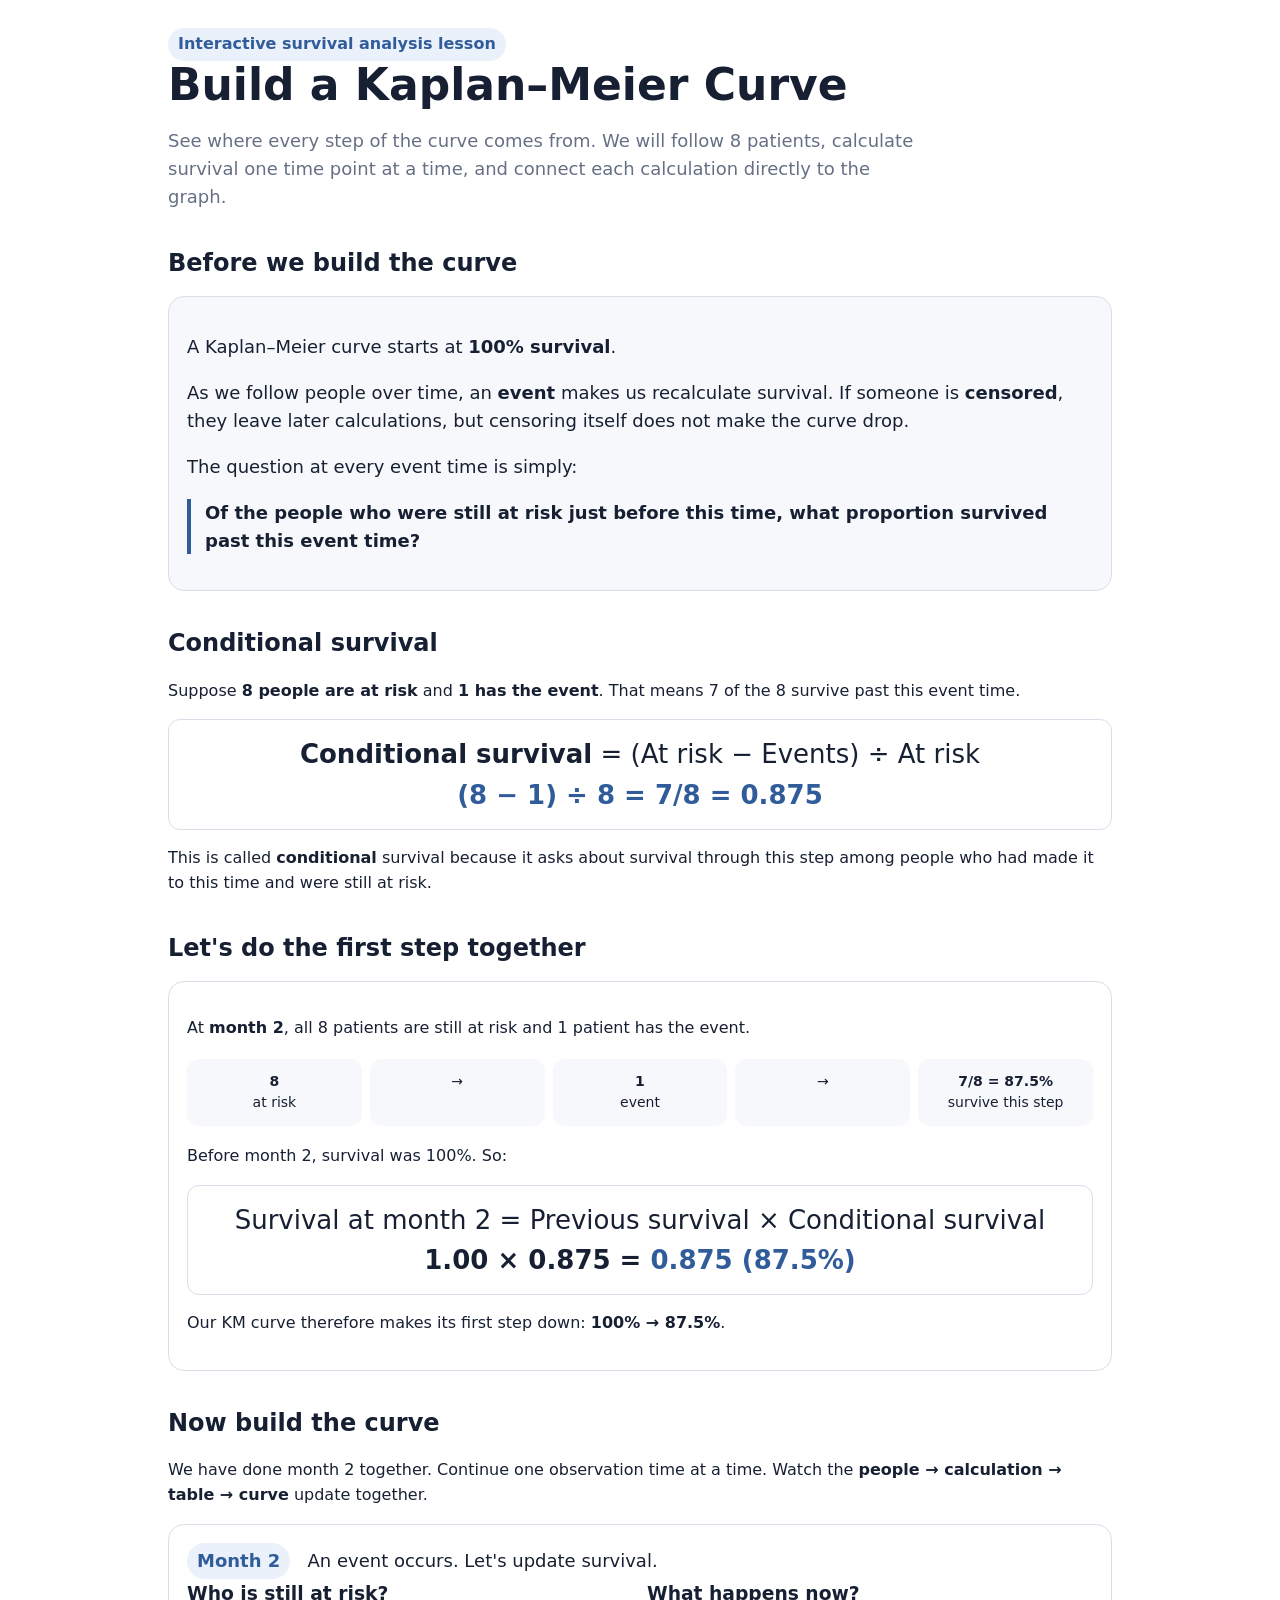
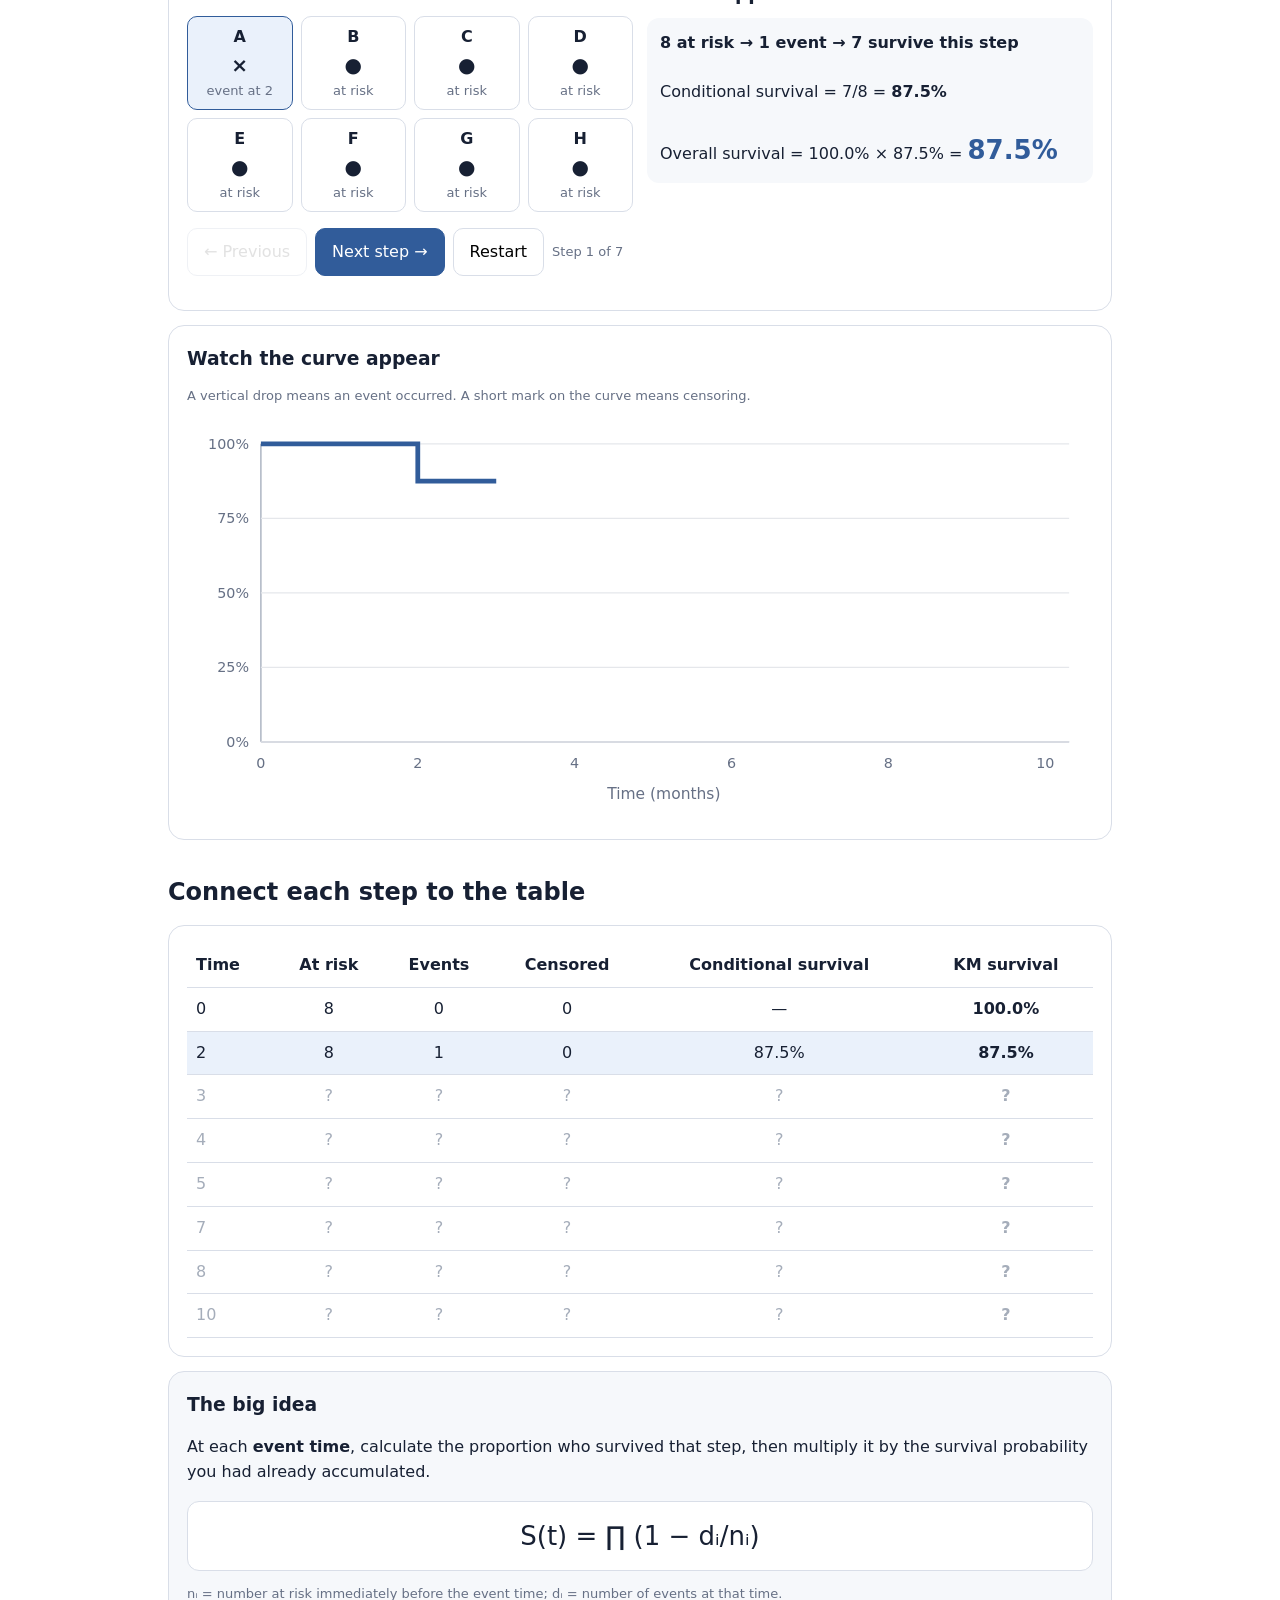
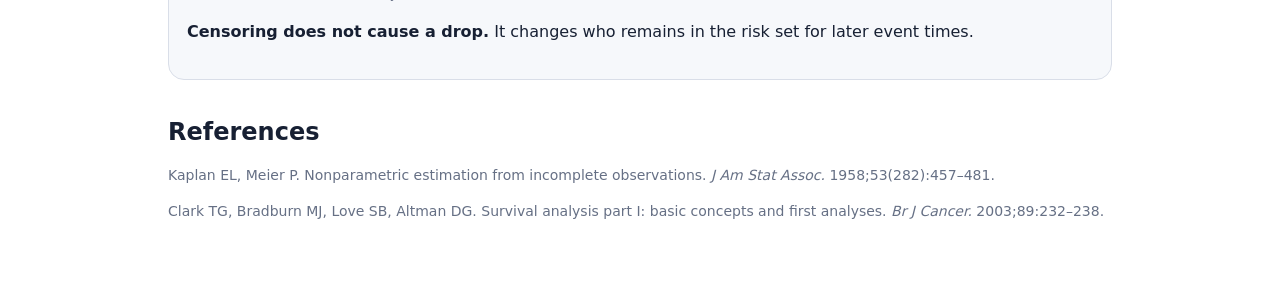
==== km-curve/index.html @ f0b0b600 "Add interactive Kaplan-Meier curve tutorial" ====
<!doctype html>
<html lang="en">
<head>
<meta charset="utf-8"><meta name="viewport" content="width=device-width,initial-scale=1">
<title>Build a Kaplan–Meier Curve</title>
<style>
:root{--ink:#172033;--muted:#667085;--line:#d9dee8;--soft:#f6f8fb;--blue:#315c9a;--blue2:#eaf1fb;--green:#287a5b;--red:#a53d45}*{box-sizing:border-box}body{margin:0;font-family:system-ui,-apple-system,Segoe UI,Roboto,sans-serif;color:var(--ink);background:#fff;line-height:1.55}.wrap{max-width:980px;margin:auto;padding:28px 18px 60px}h1{font-size:clamp(28px,5vw,44px);line-height:1.1;margin:0 0 8px}h2{margin:34px 0 12px;font-size:24px}h3{margin:0 0 8px}.lead{font-size:18px;color:var(--muted);max-width:760px}.card{border:1px solid var(--line);border-radius:16px;padding:18px;margin:14px 0;background:#fff}.soft{background:var(--soft)}.formula{text-align:center;font-size:clamp(18px,4vw,26px);padding:14px;margin:12px 0;background:#fff;border:1px solid var(--line);border-radius:12px}.flow{display:grid;grid-template-columns:repeat(5,1fr);gap:8px;margin:18px 0}.flow div{background:var(--soft);padding:12px 8px;border-radius:12px;text-align:center;font-size:14px}.big{font-size:26px;font-weight:750;color:var(--blue)}.simgrid{display:grid;grid-template-columns:1fr 1fr;gap:14px}.patients{display:grid;grid-template-columns:repeat(4,1fr);gap:8px}.p{border:1px solid var(--line);border-radius:10px;text-align:center;padding:8px}.p.active{background:var(--blue2);border-color:var(--blue)}.p.done{opacity:.45}.sym{font-size:20px;font-weight:700}.calc{min-height:165px}.mini{color:var(--muted);font-size:13px}.calcbox{background:var(--soft);padding:13px;border-radius:12px;margin-top:10px}.controls{display:flex;gap:8px;flex-wrap:wrap;margin:16px 0}button{font:inherit;border:1px solid var(--line);background:#fff;border-radius:10px;padding:11px 16px;cursor:pointer}button.primary{background:var(--blue);color:#fff;border-color:var(--blue)}button:disabled{opacity:.4;cursor:not-allowed}.chartbox{overflow-x:auto}.chartbox svg{width:100%;min-width:580px;height:auto}.tablewrap{overflow-x:auto}table{border-collapse:collapse;width:100%;min-width:700px}th,td{padding:9px;border-bottom:1px solid var(--line);text-align:center}th:first-child,td:first-child{text-align:left}tr.current{background:var(--blue2)}tr.future{color:#a5adba}.lesson{font-size:18px}.badge{display:inline-block;background:var(--blue2);color:var(--blue);padding:4px 10px;border-radius:999px;font-weight:650}.takeaway{border-left:4px solid var(--blue);padding-left:14px}.refs{font-size:14px;color:var(--muted)}@media(max-width:700px){.simgrid{grid-template-columns:1fr}.flow{grid-template-columns:1fr}.flow div{text-align:left}.patients{grid-template-columns:repeat(4,1fr)}}
</style>
</head>
<body><main class="wrap">
<span class="badge">Interactive survival analysis lesson</span>
<h1>Build a Kaplan–Meier Curve</h1>
<p class="lead">See where every step of the curve comes from. We will follow 8 patients, calculate survival one time point at a time, and connect each calculation directly to the graph.</p>

<h2>Before we build the curve</h2>
<div class="card soft lesson"><p>A Kaplan–Meier curve starts at <strong>100% survival</strong>.</p><p>As we follow people over time, an <strong>event</strong> makes us recalculate survival. If someone is <strong>censored</strong>, they leave later calculations, but censoring itself does not make the curve drop.</p><p>The question at every event time is simply:</p><p class="takeaway"><strong>Of the people who were still at risk just before this time, what proportion survived past this event time?</strong></p></div>

<h2>Conditional survival</h2>
<p>Suppose <strong>8 people are at risk</strong> and <strong>1 has the event</strong>. That means 7 of the 8 survive past this event time.</p>
<div class="formula"><strong>Conditional survival</strong> = (At risk − Events) ÷ At risk<br><span class="big">(8 − 1) ÷ 8 = 7/8 = 0.875</span></div>
<p>This is called <strong>conditional</strong> survival because it asks about survival through this step among people who had made it to this time and were still at risk.</p>

<h2>Let's do the first step together</h2>
<div class="card"><p>At <strong>month 2</strong>, all 8 patients are still at risk and 1 patient has the event.</p><div class="flow"><div><strong>8</strong><br>at risk</div><div>→</div><div><strong>1</strong><br>event</div><div>→</div><div><strong>7/8 = 87.5%</strong><br>survive this step</div></div><p>Before month 2, survival was 100%. So:</p><div class="formula">Survival at month 2 = Previous survival × Conditional survival<br><strong>1.00 × 0.875 = <span class="big">0.875 (87.5%)</span></strong></div><p>Our KM curve therefore makes its first step down: <strong>100% → 87.5%</strong>.</p></div>

<h2>Now build the curve</h2>
<p>We have done month 2 together. Continue one observation time at a time. Watch the <strong>people → calculation → table → curve</strong> update together.</p>
<div class="card">
<div id="instruction" class="lesson"></div>
<div class="simgrid">
<div><h3>Who is still at risk?</h3><div id="patients" class="patients"></div></div>
<div><h3>What happens now?</h3><div id="calc" class="calc"></div></div>
</div>
<div class="controls"><button id="prev">← Previous</button><button id="next" class="primary">Next step →</button><button id="restart">Restart</button><span id="progress" class="mini" style="align-self:center"></span></div>
</div>

<div class="card"><h3>Watch the curve appear</h3><p class="mini">A vertical drop means an event occurred. A short mark on the curve means censoring.</p><div class="chartbox"><svg id="chart" viewBox="0 0 760 330" aria-label="Kaplan Meier curve"></svg></div></div>

<h2>Connect each step to the table</h2>
<div class="tablewrap card"><table><thead><tr><th>Time</th><th>At risk</th><th>Events</th><th>Censored</th><th>Conditional survival</th><th>KM survival</th></tr></thead><tbody id="rows"></tbody></table></div>

<div class="card soft"><h3>The big idea</h3><p>At each <strong>event time</strong>, calculate the proportion who survived that step, then multiply it by the survival probability you had already accumulated.</p><div class="formula">S(t) = ∏ (1 − dᵢ/nᵢ)</div><p class="mini">nᵢ = number at risk immediately before the event time; dᵢ = number of events at that time.</p><p><strong>Censoring does not cause a drop.</strong> It changes who remains in the risk set for later event times.</p></div>

<h2>References</h2><div class="refs"><p>Kaplan EL, Meier P. Nonparametric estimation from incomplete observations. <em>J Am Stat Assoc.</em> 1958;53(282):457–481.</p><p>Clark TG, Bradburn MJ, Love SB, Altman DG. Survival analysis part I: basic concepts and first analyses. <em>Br J Cancer.</em> 2003;89:232–238.</p></div>
</main>
<script>
const people=[['A',2,'event'],['B',3,'event'],['C',4,'censor'],['D',5,'event'],['E',5,'event'],['F',7,'censor'],['G',8,'event'],['H',10,'censor']];
const steps=[{t:2,n:8,d:1,c:0,f:.875,S:.875},{t:3,n:7,d:1,c:0,f:6/7,S:.75},{t:4,n:6,d:0,c:1,f:null,S:.75},{t:5,n:5,d:2,c:0,f:.6,S:.45},{t:7,n:3,d:0,c:1,f:null,S:.45},{t:8,n:2,d:1,c:0,f:.5,S:.225},{t:10,n:1,d:0,c:1,f:null,S:.225}];
let k=0; const $=x=>document.querySelector(x),fmt=x=>(x*100).toFixed(1)+'%';
function patients(){let s=steps[k];$('#patients').innerHTML=people.map(p=>{let active=p[1]===s.t,done=p[1]<s.t;let sym='●',lab='at risk';if(done||active){sym=p[2]==='event'?'×':'│';lab=p[2]==='event'?'event at '+p[1]:'censored at '+p[1]}return `<div class="p ${active?'active':''} ${done?'done':''}"><strong>${p[0]}</strong><div class="sym">${sym}</div><div class="mini">${lab}</div></div>`}).join('')}
function calc(){let s=steps[k],prev=k?steps[k-1].S:1;$('#instruction').innerHTML=`<span class="badge">Month ${s.t}</span> &nbsp; ${s.d?`An event${s.d>1?'s':''} occurs. Let's update survival.`:`A patient is censored. What happens to the curve?`}`;if(s.d){let survivors=s.n-s.d;$('#calc').innerHTML=`<div class="calcbox"><strong>${s.n} at risk → ${s.d} event${s.d>1?'s':''} → ${survivors} survive this step</strong><br><br>Conditional survival = ${survivors}/${s.n} = <strong>${fmt(s.f)}</strong><br><br>Overall survival = ${fmt(prev)} × ${fmt(s.f)} = <strong class="big">${fmt(s.S)}</strong></div>`}else{$('#calc').innerHTML=`<div class="calcbox"><strong>1 patient is censored.</strong><p>There is no event, so survival does not fall.</p><strong class="big">Survival stays ${fmt(s.S)}</strong><p class="mini">This patient leaves the risk set for later calculations.</p></div>`}}
function table(){let rows=steps.map((s,i)=>`<tr class="${i===k?'current':''} ${i>k?'future':''}"><td>${s.t}</td><td>${i<=k?s.n:'?'}</td><td>${i<=k?s.d:'?'}</td><td>${i<=k?s.c:'?'}</td><td>${i<=k?(s.f===null?'—':fmt(s.f)):'?'}</td><td><strong>${i<=k?fmt(s.S):'?'}</strong></td></tr>`).join('');$('#rows').innerHTML=`<tr><td>0</td><td>8</td><td>0</td><td>0</td><td>—</td><td><strong>100.0%</strong></td></tr>`+rows}
function chart(){const svg=$('#chart'),L=62,T=20,W=740,H=270,x=t=>L+(W-L-20)*t/10,y=s=>T+(H-T)*(1-s);let h=`<line x1="${L}" y1="${T}" x2="${L}" y2="${H}" stroke="#98a2b3"/><line x1="${L}" y1="${H}" x2="${W}" y2="${H}" stroke="#98a2b3"/>`;[0,.25,.5,.75,1].forEach(v=>h+=`<line x1="${L}" y1="${y(v)}" x2="${W}" y2="${y(v)}" stroke="#e5e7eb"/><text x="52" y="${y(v)+4}" text-anchor="end" font-size="12" fill="#667085">${Math.round(v*100)}%</text>`);[0,2,4,6,8,10].forEach(v=>h+=`<text x="${x(v)}" y="292" text-anchor="middle" font-size="12" fill="#667085">${v}</text>`);h+=`<text x="400" y="318" text-anchor="middle" font-size="13" fill="#667085">Time (months)</text>`;let d=`M${x(0)},${y(1)} H${x(2)} V${y(.875)}`;for(let i=1;i<=k;i++){let s=steps[i];d+=` H${x(s.t)}`;if(s.d)d+=` V${y(s.S)}`;}let end=k<steps.length-1?steps[k+1].t:10;d+=` H${x(end)}`;h+=`<path d="${d}" fill="none" stroke="#315c9a" stroke-width="4"/>`;for(let i=0;i<=k;i++){let s=steps[i];if(s.c){let xx=x(s.t),yy=y(s.S);h+=`<line x1="${xx}" y1="${yy-8}" x2="${xx}" y2="${yy+8}" stroke="#287a5b" stroke-width="3"/>`}}svg.innerHTML=h}
function render(){patients();calc();table();chart();$('#prev').disabled=k===0;$('#next').disabled=k===steps.length-1;$('#next').textContent=k===steps.length-1?'Finished ✓':'Next step →';$('#progress').textContent=`Step ${k+1} of ${steps.length}`}
$('#next').onclick=()=>{if(k<steps.length-1){k++;render()}};$('#prev').onclick=()=>{if(k>0){k--;render()}};$('#restart').onclick=()=>{k=0;render()};render();
</script></body></html>
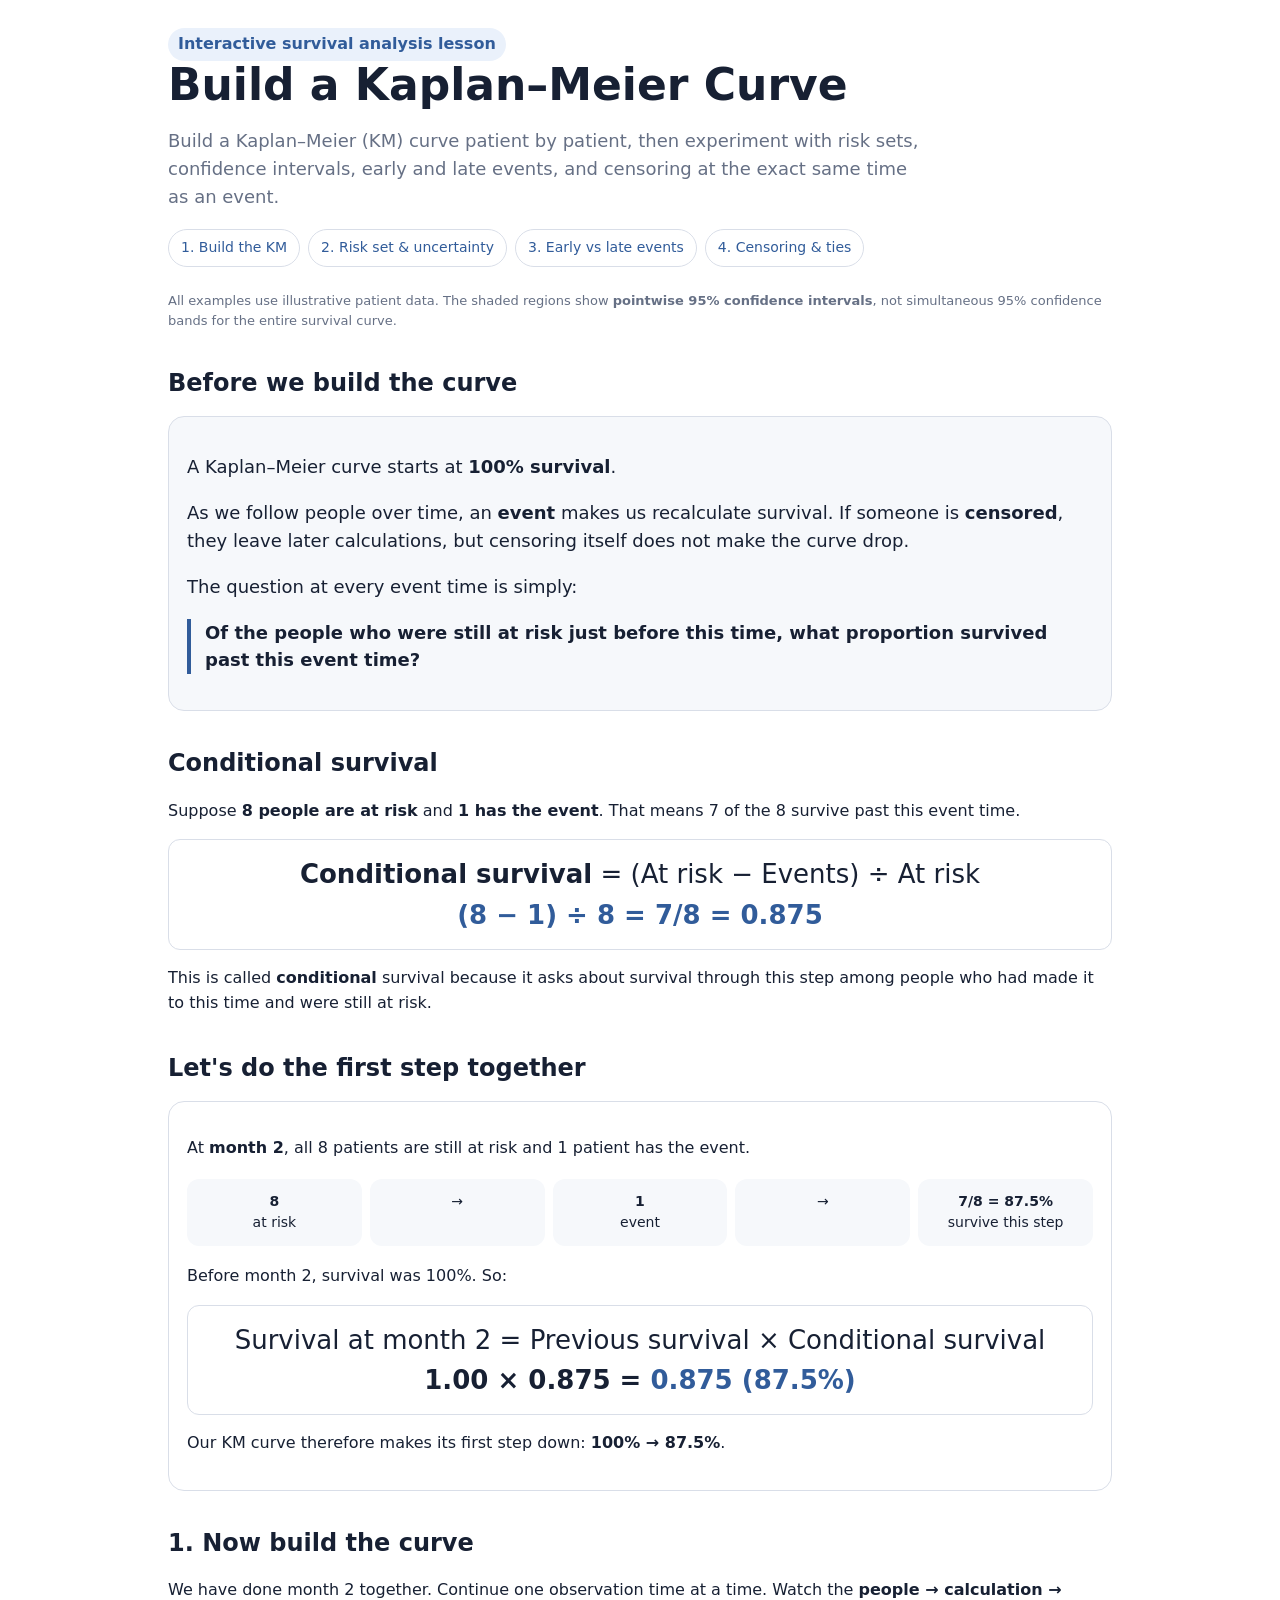
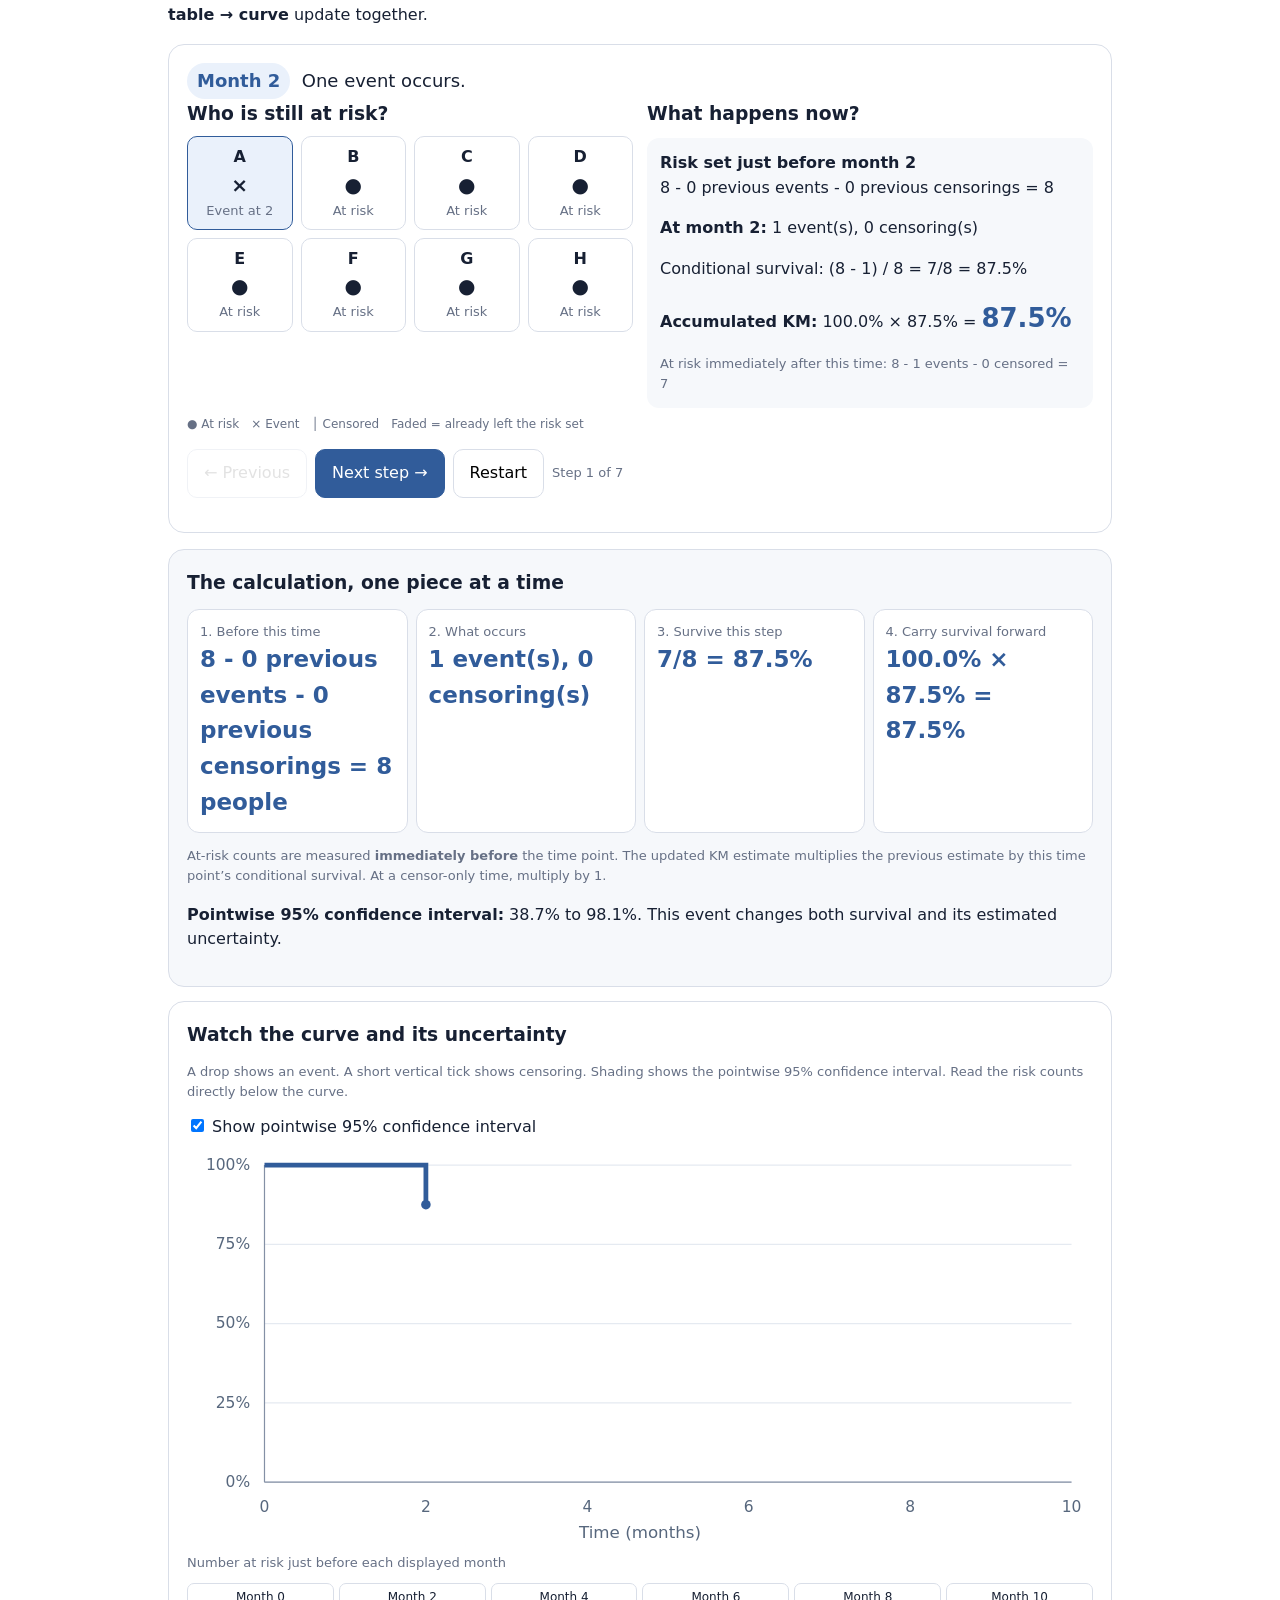
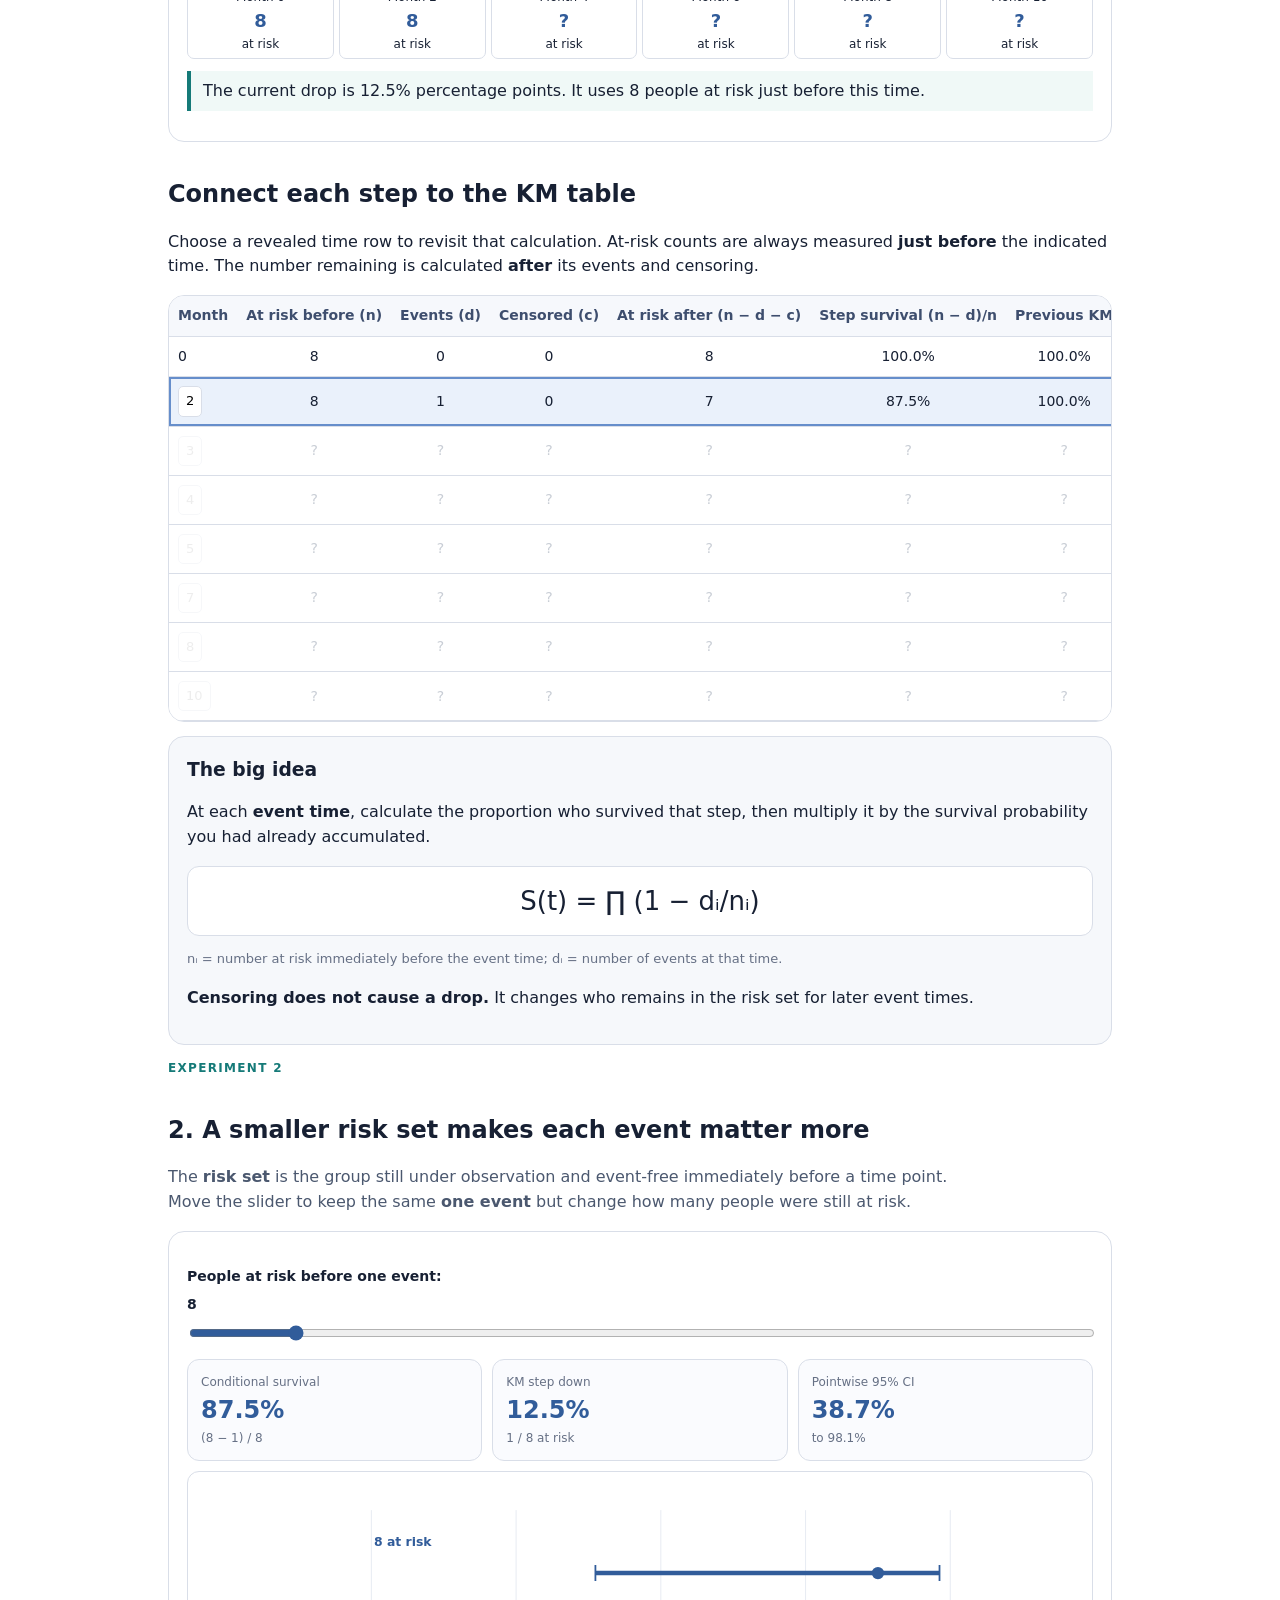
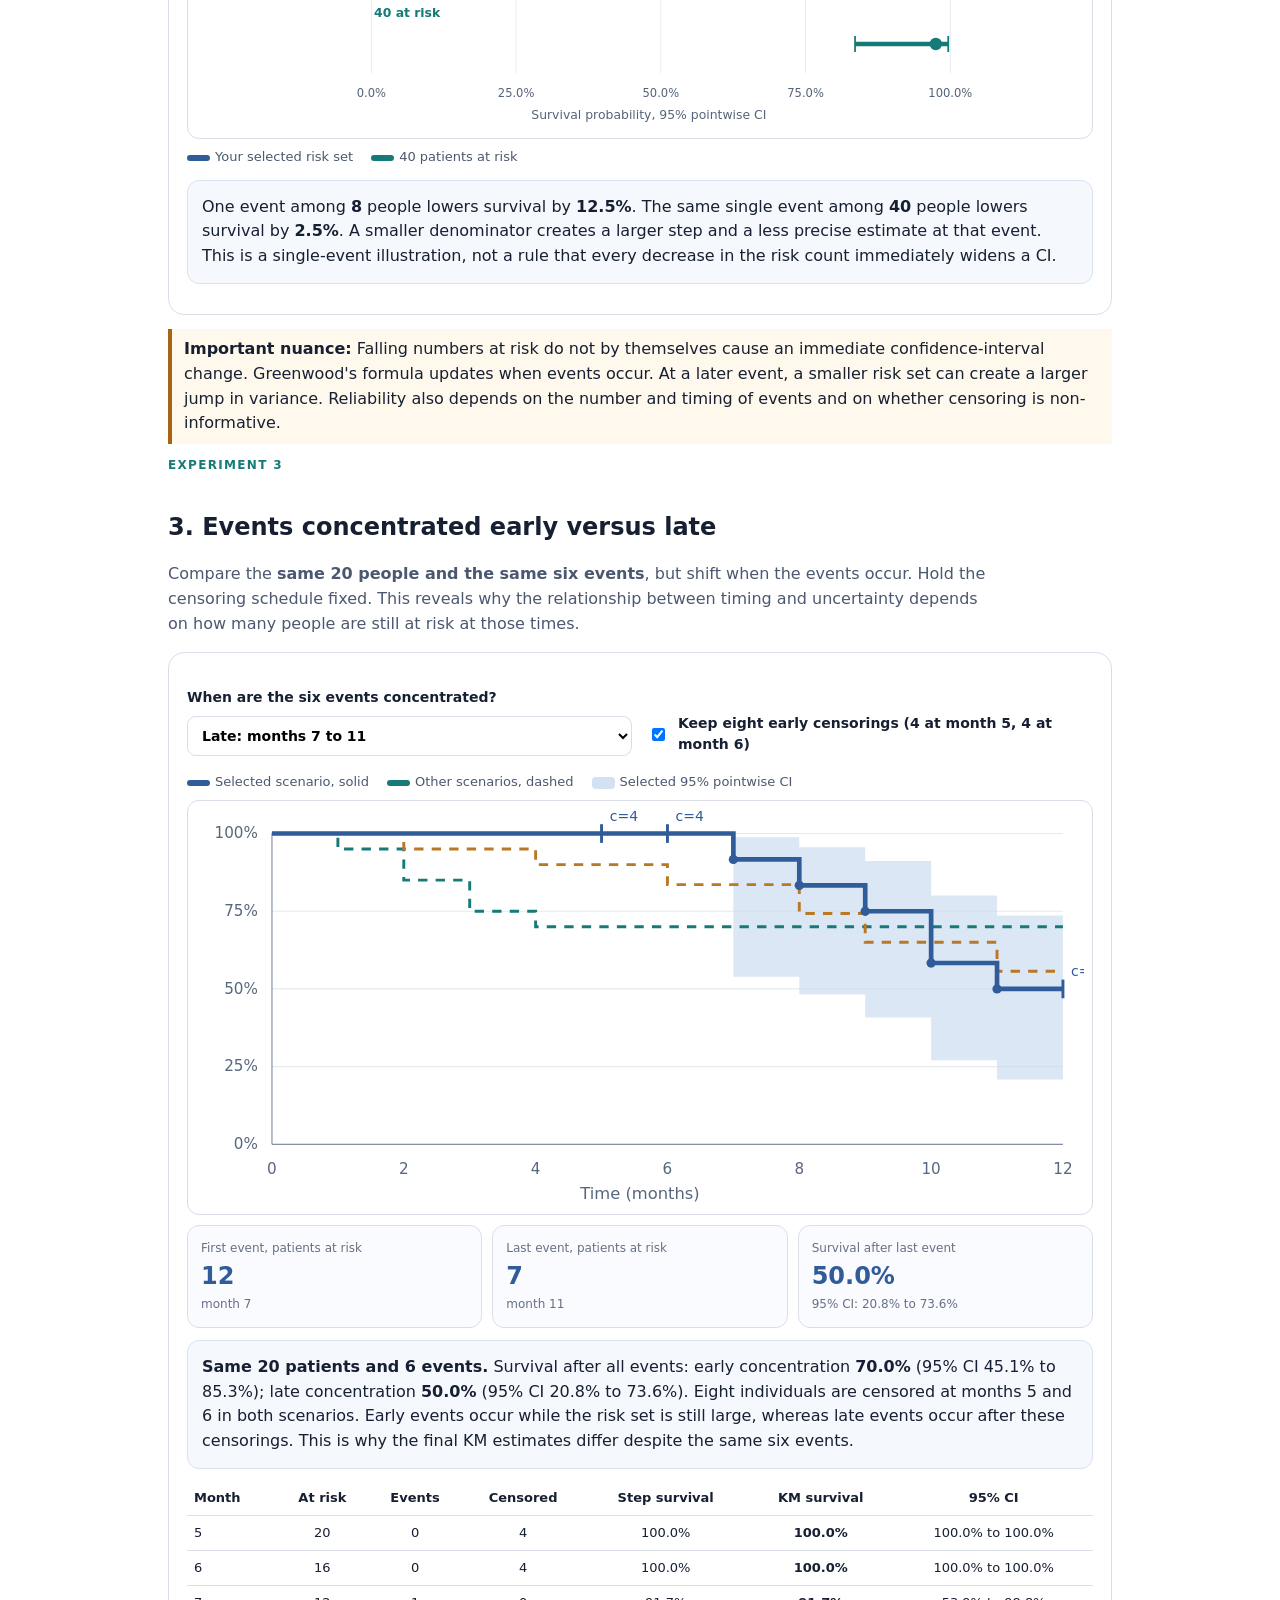
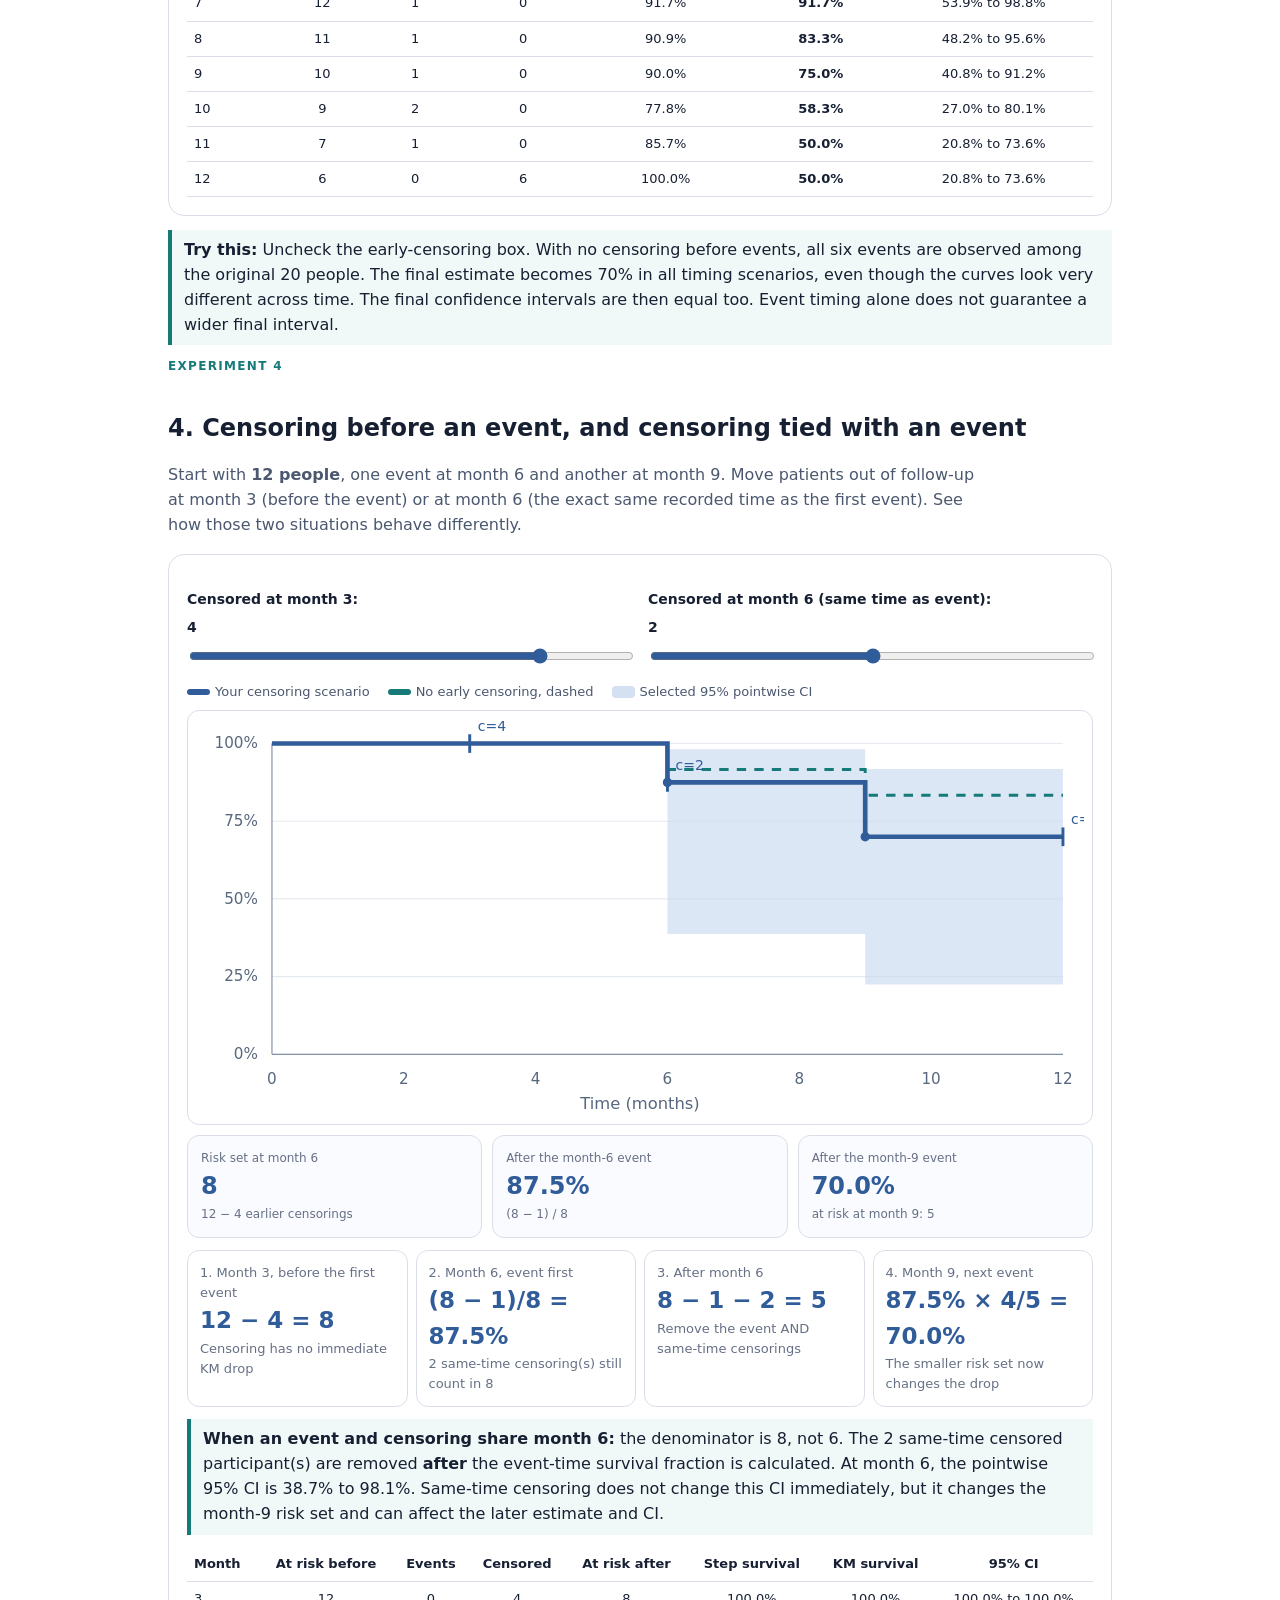
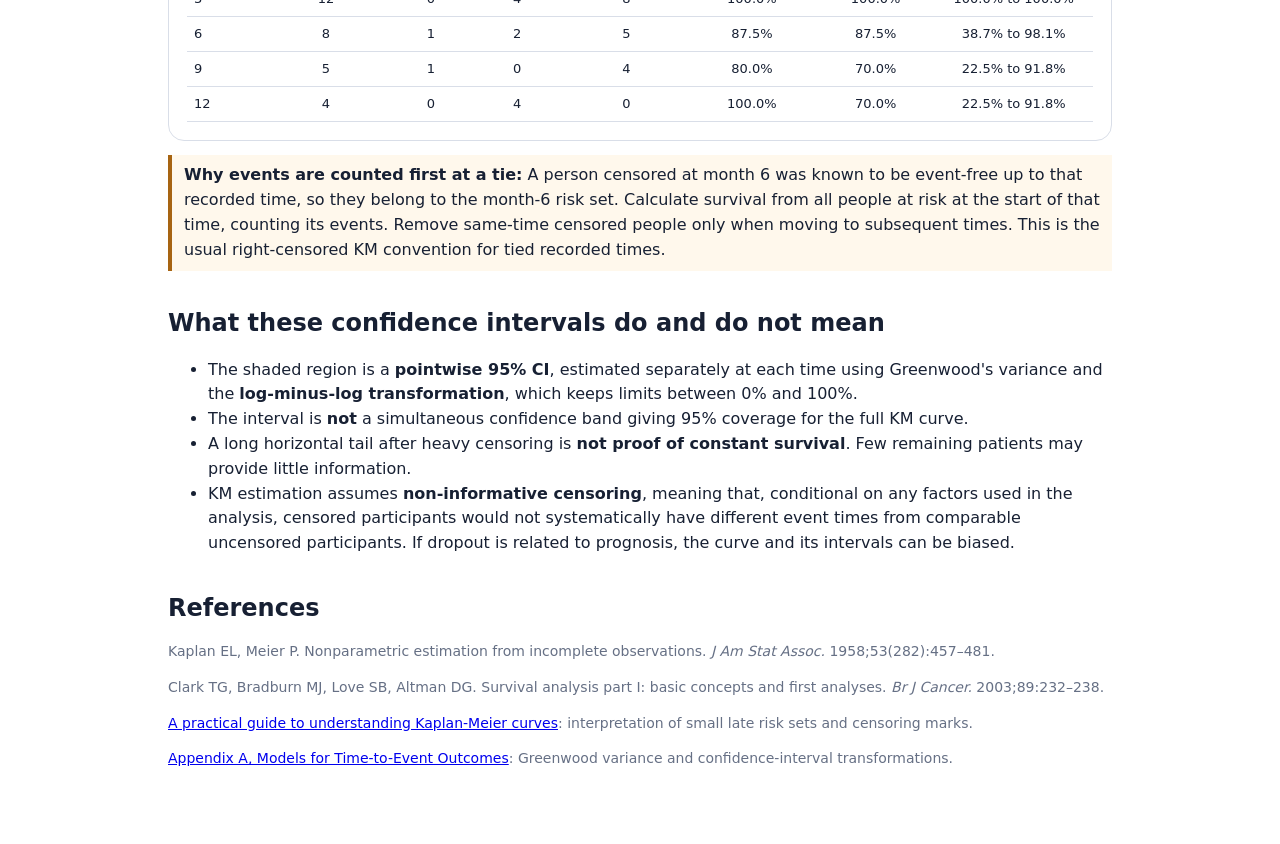
==== commit 5ad8fe4c: "Expand Kaplan Meier tutorial with transparent calculations and four interactive experiments" ====
--- a/km-curve/index.html
+++ b/km-curve/index.html
@@ -6,11 +6,16 @@
 <style>
 :root{--ink:#172033;--muted:#667085;--line:#d9dee8;--soft:#f6f8fb;--blue:#315c9a;--blue2:#eaf1fb;--green:#287a5b;--red:#a53d45}*{box-sizing:border-box}body{margin:0;font-family:system-ui,-apple-system,Segoe UI,Roboto,sans-serif;color:var(--ink);background:#fff;line-height:1.55}.wrap{max-width:980px;margin:auto;padding:28px 18px 60px}h1{font-size:clamp(28px,5vw,44px);line-height:1.1;margin:0 0 8px}h2{margin:34px 0 12px;font-size:24px}h3{margin:0 0 8px}.lead{font-size:18px;color:var(--muted);max-width:760px}.card{border:1px solid var(--line);border-radius:16px;padding:18px;margin:14px 0;background:#fff}.soft{background:var(--soft)}.formula{text-align:center;font-size:clamp(18px,4vw,26px);padding:14px;margin:12px 0;background:#fff;border:1px solid var(--line);border-radius:12px}.flow{display:grid;grid-template-columns:repeat(5,1fr);gap:8px;margin:18px 0}.flow div{background:var(--soft);padding:12px 8px;border-radius:12px;text-align:center;font-size:14px}.big{font-size:26px;font-weight:750;color:var(--blue)}.simgrid{display:grid;grid-template-columns:1fr 1fr;gap:14px}.patients{display:grid;grid-template-columns:repeat(4,1fr);gap:8px}.p{border:1px solid var(--line);border-radius:10px;text-align:center;padding:8px}.p.active{background:var(--blue2);border-color:var(--blue)}.p.done{opacity:.45}.sym{font-size:20px;font-weight:700}.calc{min-height:165px}.mini{color:var(--muted);font-size:13px}.calcbox{background:var(--soft);padding:13px;border-radius:12px;margin-top:10px}.controls{display:flex;gap:8px;flex-wrap:wrap;margin:16px 0}button{font:inherit;border:1px solid var(--line);background:#fff;border-radius:10px;padding:11px 16px;cursor:pointer}button.primary{background:var(--blue);color:#fff;border-color:var(--blue)}button:disabled{opacity:.4;cursor:not-allowed}.chartbox{overflow-x:auto}.chartbox svg{width:100%;min-width:580px;height:auto}.tablewrap{overflow-x:auto}table{border-collapse:collapse;width:100%;min-width:700px}th,td{padding:9px;border-bottom:1px solid var(--line);text-align:center}th:first-child,td:first-child{text-align:left}tr.current{background:var(--blue2)}tr.future{color:#a5adba}.lesson{font-size:18px}.badge{display:inline-block;background:var(--blue2);color:var(--blue);padding:4px 10px;border-radius:999px;font-weight:650}.takeaway{border-left:4px solid var(--blue);padding-left:14px}.refs{font-size:14px;color:var(--muted)}@media(max-width:700px){.simgrid{grid-template-columns:1fr}.flow{grid-template-columns:1fr}.flow div{text-align:left}.patients{grid-template-columns:repeat(4,1fr)}}
 </style>
+<link rel="stylesheet" href="expanded.css">
 </head>
 <body><main class="wrap">
 <span class="badge">Interactive survival analysis lesson</span>
 <h1>Build a Kaplan–Meier Curve</h1>
-<p class="lead">See where every step of the curve comes from. We will follow 8 patients, calculate survival one time point at a time, and connect each calculation directly to the graph.</p>
+<p class="lead">Build a Kaplan–Meier (KM) curve patient by patient, then experiment with risk sets, confidence intervals, early and late events, and censoring at the exact same time as an event.</p>
+<nav class="navlab" aria-label="Lesson sections">
+<a href="#build">1. Build the KM</a><a href="#risk">2. Risk set & uncertainty</a><a href="#timingSection">3. Early vs late events</a><a href="#censorSection">4. Censoring & ties</a>
+</nav>
+<p class="mini">All examples use illustrative patient data. The shaded regions show <strong>pointwise 95% confidence intervals</strong>, not simultaneous 95% confidence bands for the entire survival curve.</p>
 
 <h2>Before we build the curve</h2>
 <div class="card soft lesson"><p>A Kaplan–Meier curve starts at <strong>100% survival</strong>.</p><p>As we follow people over time, an <strong>event</strong> makes us recalculate survival. If someone is <strong>censored</strong>, they leave later calculations, but censoring itself does not make the curve drop.</p><p>The question at every event time is simply:</p><p class="takeaway"><strong>Of the people who were still at risk just before this time, what proportion survived past this event time?</strong></p></div>
@@ -23,7 +28,7 @@
 <h2>Let's do the first step together</h2>
 <div class="card"><p>At <strong>month 2</strong>, all 8 patients are still at risk and 1 patient has the event.</p><div class="flow"><div><strong>8</strong><br>at risk</div><div>→</div><div><strong>1</strong><br>event</div><div>→</div><div><strong>7/8 = 87.5%</strong><br>survive this step</div></div><p>Before month 2, survival was 100%. So:</p><div class="formula">Survival at month 2 = Previous survival × Conditional survival<br><strong>1.00 × 0.875 = <span class="big">0.875 (87.5%)</span></strong></div><p>Our KM curve therefore makes its first step down: <strong>100% → 87.5%</strong>.</p></div>
 
-<h2>Now build the curve</h2>
+<h2 id="build">1. Now build the curve</h2>
 <p>We have done month 2 together. Continue one observation time at a time. Watch the <strong>people → calculation → table → curve</strong> update together.</p>
 <div class="card">
 <div id="instruction" class="lesson"></div>
@@ -31,26 +36,92 @@
 <div><h3>Who is still at risk?</h3><div id="patients" class="patients"></div></div>
 <div><h3>What happens now?</h3><div id="calc" class="calc"></div></div>
 </div>
+<div class="patient-legend"><span>● At risk</span><span>× Event</span><span>│ Censored</span><span>Faded = already left the risk set</span></div>
 <div class="controls"><button id="prev">← Previous</button><button id="next" class="primary">Next step →</button><button id="restart">Restart</button><span id="progress" class="mini" style="align-self:center"></span></div>
 </div>
 
-<div class="card"><h3>Watch the curve appear</h3><p class="mini">A vertical drop means an event occurred. A short mark on the curve means censoring.</p><div class="chartbox"><svg id="chart" viewBox="0 0 760 330" aria-label="Kaplan Meier curve"></svg></div></div>
+<div id="stepMath" class="card soft" aria-live="polite"></div>
+<div class="card"><h3>Watch the curve and its uncertainty</h3>
+<p class="mini">A drop shows an event. A short vertical tick shows censoring. Shading shows the pointwise 95% confidence interval. Read the risk counts directly below the curve.</p>
+<label class="checkrow"><input id="showCI" type="checkbox" checked> Show pointwise 95% confidence interval</label>
+<div class="chartbox"><svg id="chart" viewBox="0 0 760 340" role="img" aria-label="Kaplan Meier step survival curve with optional pointwise 95 percent confidence interval and censor marks"></svg></div>
+<div class="mini">Number at risk just before each displayed month</div><div id="riskstrip" class="riskstrip" aria-live="polite"></div>
+<p class="key-point" id="mainInsight" aria-live="polite"></p>
+</div>
 
-<h2>Connect each step to the table</h2>
-<div class="tablewrap card"><table><thead><tr><th>Time</th><th>At risk</th><th>Events</th><th>Censored</th><th>Conditional survival</th><th>KM survival</th></tr></thead><tbody id="rows"></tbody></table></div>
+<h2>Connect each step to the KM table</h2>
+<p>Choose a revealed time row to revisit that calculation. At-risk counts are always measured <strong>just before</strong> the indicated time. The number remaining is calculated <strong>after</strong> its events and censoring.</p>
+<div class="tablewrap card"><table><thead><tr><th>Month</th><th>At risk before (n)</th><th>Events (d)</th><th>Censored (c)</th><th>At risk after (n − d − c)</th><th>Step survival (n − d)/n</th><th>Previous KM</th><th>Updated KM</th><th>Pointwise 95% CI</th></tr></thead><tbody id="rows"></tbody></table></div>
 
 <div class="card soft"><h3>The big idea</h3><p>At each <strong>event time</strong>, calculate the proportion who survived that step, then multiply it by the survival probability you had already accumulated.</p><div class="formula">S(t) = ∏ (1 − dᵢ/nᵢ)</div><p class="mini">nᵢ = number at risk immediately before the event time; dᵢ = number of events at that time.</p><p><strong>Censoring does not cause a drop.</strong> It changes who remains in the risk set for later event times.</p></div>
 
-<h2>References</h2><div class="refs"><p>Kaplan EL, Meier P. Nonparametric estimation from incomplete observations. <em>J Am Stat Assoc.</em> 1958;53(282):457–481.</p><p>Clark TG, Bradburn MJ, Love SB, Altman DG. Survival analysis part I: basic concepts and first analyses. <em>Br J Cancer.</em> 2003;89:232–238.</p></div>
+
+<section id="risk">
+<div class="section-index">Experiment 2</div>
+<h2>2. A smaller risk set makes each event matter more</h2>
+<p class="section-lead">The <strong>risk set</strong> is the group still under observation and event-free immediately before a time point. Move the slider to keep the same <strong>one event</strong> but change how many people were still at risk.</p>
+<div class="card">
+<div class="control-panel"><label for="riskN">People at risk before one event: <strong><output id="riskValue" for="riskN">8</output></strong>
+<input type="range" min="4" max="40" step="1" value="8" id="riskN"></label></div>
+<div id="riskNumbers" class="output-grid" aria-live="polite"></div>
+<div class="chart-panel"><svg id="riskPlot" viewBox="0 0 760 282" role="img" aria-label="Confidence interval comparison for one event among the selected number at risk versus 40 at risk"></svg></div>
+<div class="legend"><span><i class="swatch blue"></i>Your selected risk set</span><span><i class="swatch teal"></i>40 patients at risk</span></div>
+<p class="explainer" id="riskNarrative" aria-live="polite"></p>
+</div>
+<p class="warning"><strong>Important nuance:</strong> Falling numbers at risk do not by themselves cause an immediate confidence-interval change. Greenwood's formula updates when events occur. At a later event, a smaller risk set can create a larger jump in variance. Reliability also depends on the number and timing of events and on whether censoring is non-informative.</p>
+</section>
+
+<section id="timingSection">
+<div class="section-index">Experiment 3</div>
+<h2>3. Events concentrated early versus late</h2>
+<p class="section-lead">Compare the <strong>same 20 people and the same six events</strong>, but shift when the events occur. Hold the censoring schedule fixed. This reveals why the relationship between timing and uncertainty depends on how many people are still at risk at those times.</p>
+<div class="card">
+<div class="control-panel">
+<label for="timing">When are the six events concentrated?
+<select id="timing"><option value="early">Early: months 1 to 4</option><option value="spread">Spread: months 2 to 11</option><option value="late" selected>Late: months 7 to 11</option></select></label>
+<label class="checkrow"><input id="timingCensor" type="checkbox" checked> Keep eight early censorings (4 at month 5, 4 at month 6)</label>
+</div>
+<div class="legend"><span><i class="swatch blue"></i>Selected scenario, solid</span><span><i class="swatch teal"></i>Other scenarios, dashed</span><span><i class="swatch band"></i>Selected 95% pointwise CI</span></div>
+<div class="chart-panel"><svg id="timingPlot" viewBox="0 0 760 340" role="img" aria-label="Compare Kaplan Meier survival for early, spread, and late event schedules, with or without earlier censoring"></svg></div>
+<div class="output-grid" id="timingNumbers" aria-live="polite"></div>
+<p class="explainer" id="timingCompare" aria-live="polite"></p>
+<div class="inline-table"><table aria-label="Selected event timing scenario calculations"><thead><tr><th>Month</th><th>At risk</th><th>Events</th><th>Censored</th><th>Step survival</th><th>KM survival</th><th>95% CI</th></tr></thead><tbody id="timingRows"></tbody></table></div>
+</div>
+<p class="key-point"><strong>Try this:</strong> Uncheck the early-censoring box. With no censoring before events, all six events are observed among the original 20 people. The final estimate becomes 70% in all timing scenarios, even though the curves look very different across time. The final confidence intervals are then equal too. Event timing alone does not guarantee a wider final interval.</p>
+</section>
+
+<section id="censorSection">
+<div class="section-index">Experiment 4</div>
+<h2>4. Censoring before an event, and censoring tied with an event</h2>
+<p class="section-lead">Start with <strong>12 people</strong>, one event at month 6 and another at month 9. Move patients out of follow-up at month 3 (before the event) or at month 6 (the exact same recorded time as the first event). See how those two situations behave differently.</p>
+<div class="card">
+<div class="control-panel">
+<label for="beforeCensor">Censored at month 3: <strong><output id="beforeValue" for="beforeCensor">4</output></strong>
+<input type="range" id="beforeCensor" min="0" max="5" value="4" step="1"></label>
+<label for="sameCensor">Censored at month 6 (same time as event): <strong><output id="sameValue" for="sameCensor">2</output></strong>
+<input type="range" id="sameCensor" min="0" max="4" value="2" step="1"></label>
+</div>
+<div class="legend"><span><i class="swatch blue"></i>Your censoring scenario</span><span><i class="swatch teal"></i>No early censoring, dashed</span><span><i class="swatch band"></i>Selected 95% pointwise CI</span></div>
+<div class="chart-panel"><svg id="censorPlot" viewBox="0 0 760 340" role="img" aria-label="Kaplan Meier survival with censoring before and at an event time versus no early censoring"></svg></div>
+<div class="output-grid" id="censorNumbers" aria-live="polite"></div>
+<div id="censorMath" aria-live="polite"></div>
+<div class="key-point" id="censorTie" aria-live="polite"></div>
+<div class="inline-table"><table aria-label="Censoring scenario KM calculations"><thead><tr><th>Month</th><th>At risk before</th><th>Events</th><th>Censored</th><th>At risk after</th><th>Step survival</th><th>KM survival</th><th>95% CI</th></tr></thead><tbody id="censorRows"></tbody></table></div>
+</div>
+<div class="warning"><strong>Why events are counted first at a tie:</strong> A person censored at month 6 was known to be event-free up to that recorded time, so they belong to the month-6 risk set. Calculate survival from all people at risk at the start of that time, counting its events. Remove same-time censored people only when moving to subsequent times. This is the usual right-censored KM convention for tied recorded times.</div>
+</section>
+<section>
+<h2>What these confidence intervals do and do not mean</h2>
+<ul>
+<li>The shaded region is a <strong>pointwise 95% CI</strong>, estimated separately at each time using Greenwood's variance and the <strong>log-minus-log transformation</strong>, which keeps limits between 0% and 100%.</li>
+<li>The interval is <strong>not</strong> a simultaneous confidence band giving 95% coverage for the full KM curve.</li>
+<li>A long horizontal tail after heavy censoring is <strong>not proof of constant survival</strong>. Few remaining patients may provide little information.</li>
+<li>KM estimation assumes <strong>non-informative censoring</strong>, meaning that, conditional on any factors used in the analysis, censored participants would not systematically have different event times from comparable uncensored participants. If dropout is related to prognosis, the curve and its intervals can be biased.</li>
+</ul>
+</section>
+
+<h2>References</h2><div class="refs"><p>Kaplan EL, Meier P. Nonparametric estimation from incomplete observations. <em>J Am Stat Assoc.</em> 1958;53(282):457–481.</p><p>Clark TG, Bradburn MJ, Love SB, Altman DG. Survival analysis part I: basic concepts and first analyses. <em>Br J Cancer.</em> 2003;89:232–238.</p>
+<p><a href="https://pmc.ncbi.nlm.nih.gov/articles/PMC3932959/" target="_blank" rel="noopener">A practical guide to understanding Kaplan-Meier curves</a>: interpretation of small late risk sets and censoring marks.</p>
+<p><a href="https://www.ncbi.nlm.nih.gov/books/NBK610554/" target="_blank" rel="noopener">Appendix A, Models for Time-to-Event Outcomes</a>: Greenwood variance and confidence-interval transformations.</p></div>
 </main>
-<script>
-const people=[['A',2,'event'],['B',3,'event'],['C',4,'censor'],['D',5,'event'],['E',5,'event'],['F',7,'censor'],['G',8,'event'],['H',10,'censor']];
-const steps=[{t:2,n:8,d:1,c:0,f:.875,S:.875},{t:3,n:7,d:1,c:0,f:6/7,S:.75},{t:4,n:6,d:0,c:1,f:null,S:.75},{t:5,n:5,d:2,c:0,f:.6,S:.45},{t:7,n:3,d:0,c:1,f:null,S:.45},{t:8,n:2,d:1,c:0,f:.5,S:.225},{t:10,n:1,d:0,c:1,f:null,S:.225}];
-let k=0; const $=x=>document.querySelector(x),fmt=x=>(x*100).toFixed(1)+'%';
-function patients(){let s=steps[k];$('#patients').innerHTML=people.map(p=>{let active=p[1]===s.t,done=p[1]<s.t;let sym='●',lab='at risk';if(done||active){sym=p[2]==='event'?'×':'│';lab=p[2]==='event'?'event at '+p[1]:'censored at '+p[1]}return `<div class="p ${active?'active':''} ${done?'done':''}"><strong>${p[0]}</strong><div class="sym">${sym}</div><div class="mini">${lab}</div></div>`}).join('')}
-function calc(){let s=steps[k],prev=k?steps[k-1].S:1;$('#instruction').innerHTML=`<span class="badge">Month ${s.t}</span> &nbsp; ${s.d?`An event${s.d>1?'s':''} occurs. Let's update survival.`:`A patient is censored. What happens to the curve?`}`;if(s.d){let survivors=s.n-s.d;$('#calc').innerHTML=`<div class="calcbox"><strong>${s.n} at risk → ${s.d} event${s.d>1?'s':''} → ${survivors} survive this step</strong><br><br>Conditional survival = ${survivors}/${s.n} = <strong>${fmt(s.f)}</strong><br><br>Overall survival = ${fmt(prev)} × ${fmt(s.f)} = <strong class="big">${fmt(s.S)}</strong></div>`}else{$('#calc').innerHTML=`<div class="calcbox"><strong>1 patient is censored.</strong><p>There is no event, so survival does not fall.</p><strong class="big">Survival stays ${fmt(s.S)}</strong><p class="mini">This patient leaves the risk set for later calculations.</p></div>`}}
-function table(){let rows=steps.map((s,i)=>`<tr class="${i===k?'current':''} ${i>k?'future':''}"><td>${s.t}</td><td>${i<=k?s.n:'?'}</td><td>${i<=k?s.d:'?'}</td><td>${i<=k?s.c:'?'}</td><td>${i<=k?(s.f===null?'—':fmt(s.f)):'?'}</td><td><strong>${i<=k?fmt(s.S):'?'}</strong></td></tr>`).join('');$('#rows').innerHTML=`<tr><td>0</td><td>8</td><td>0</td><td>0</td><td>—</td><td><strong>100.0%</strong></td></tr>`+rows}
-function chart(){const svg=$('#chart'),L=62,T=20,W=740,H=270,x=t=>L+(W-L-20)*t/10,y=s=>T+(H-T)*(1-s);let h=`<line x1="${L}" y1="${T}" x2="${L}" y2="${H}" stroke="#98a2b3"/><line x1="${L}" y1="${H}" x2="${W}" y2="${H}" stroke="#98a2b3"/>`;[0,.25,.5,.75,1].forEach(v=>h+=`<line x1="${L}" y1="${y(v)}" x2="${W}" y2="${y(v)}" stroke="#e5e7eb"/><text x="52" y="${y(v)+4}" text-anchor="end" font-size="12" fill="#667085">${Math.round(v*100)}%</text>`);[0,2,4,6,8,10].forEach(v=>h+=`<text x="${x(v)}" y="292" text-anchor="middle" font-size="12" fill="#667085">${v}</text>`);h+=`<text x="400" y="318" text-anchor="middle" font-size="13" fill="#667085">Time (months)</text>`;let d=`M${x(0)},${y(1)} H${x(2)} V${y(.875)}`;for(let i=1;i<=k;i++){let s=steps[i];d+=` H${x(s.t)}`;if(s.d)d+=` V${y(s.S)}`;}let end=k<steps.length-1?steps[k+1].t:10;d+=` H${x(end)}`;h+=`<path d="${d}" fill="none" stroke="#315c9a" stroke-width="4"/>`;for(let i=0;i<=k;i++){let s=steps[i];if(s.c){let xx=x(s.t),yy=y(s.S);h+=`<line x1="${xx}" y1="${yy-8}" x2="${xx}" y2="${yy+8}" stroke="#287a5b" stroke-width="3"/>`}}svg.innerHTML=h}
-function render(){patients();calc();table();chart();$('#prev').disabled=k===0;$('#next').disabled=k===steps.length-1;$('#next').textContent=k===steps.length-1?'Finished ✓':'Next step →';$('#progress').textContent=`Step ${k+1} of ${steps.length}`}
-$('#next').onclick=()=>{if(k<steps.length-1){k++;render()}};$('#prev').onclick=()=>{if(k>0){k--;render()}};$('#restart').onclick=()=>{k=0;render()};render();
-</script></body></html>+<script src="expanded.js"></script></body></html>
--- a/km-curve/expanded.css
+++ b/km-curve/expanded.css
@@ -0,0 +1,51 @@
+
+/* Expanded KM teaching modules */
+:root{--teal:#157a78;--amber:#a76412;--violet:#7456a6}
+html{scroll-behavior:smooth}
+button:focus-visible,input:focus-visible,select:focus-visible{outline:3px solid #f3b63f;outline-offset:3px}
+.navlab{display:flex;gap:8px;flex-wrap:wrap;margin:15px 0 24px}
+.navlab a{padding:7px 12px;text-decoration:none;border:1px solid var(--line);border-radius:24px;color:var(--blue);font-size:14px}
+.navlab a:hover{background:var(--blue2)}
+.section-lead{max-width:820px;color:#4b586f}
+.explainer{background:#f5f8fc;border:1px solid #d8e3f1;border-radius:12px;padding:14px;margin:12px 0}
+.key-point{border-left:4px solid var(--teal);padding:8px 12px;background:#f0f9f7;margin:12px 0}
+.warning{border-left:4px solid var(--amber);padding:8px 12px;background:#fff8ec;margin:12px 0}
+.formula-chain{display:flex;flex-wrap:wrap;gap:8px;margin:12px 0}
+.formula-step{background:#fff;border:1px solid var(--line);border-radius:12px;padding:12px;flex:1 1 165px}
+.formula-step .num{font-size:23px;font-weight:750;color:var(--blue)}
+.formula-step .mini{display:block}
+.tablewrap{padding:0;overflow:auto}
+.tablewrap table{min-width:980px;font-size:14px}
+.tablewrap th{white-space:nowrap;background:#f6f8fc;color:#3e4e6e}
+.tablewrap tr.current{outline:2px solid #668ecb;outline-offset:-2px}
+.tablewrap tr.future{opacity:.6}
+.rowbtn{padding:4px 7px;font-size:13px;border-radius:5px}
+.control-panel{display:flex;gap:16px;flex-wrap:wrap;align-items:end;margin:16px 0}
+.control-panel label{font-size:14px;font-weight:650;display:flex;flex-direction:column;gap:7px;min-width:180px;flex:1}
+.control-panel input[type=range]{width:100%;accent-color:var(--blue)}
+.control-panel select{padding:10px;border:1px solid var(--line);border-radius:9px;background:#fff;font:inherit}
+.control-panel label.checkrow{flex-direction:row;align-items:center;gap:10px}
+.output-grid{display:grid;grid-template-columns:repeat(3,minmax(0,1fr));gap:10px;margin:10px 0}
+.metric{border:1px solid var(--line);border-radius:12px;padding:13px;background:#fafbfe}
+.metric .value{font-size:24px;font-weight:750;color:var(--blue);font-variant-numeric:tabular-nums}
+.metric .mini{font-size:12px}
+.chart-panel{background:#fff;border:1px solid var(--line);border-radius:12px;overflow-x:auto;padding:8px}
+.chart-panel svg{width:100%;min-width:560px;height:auto;display:block}
+.legend{display:flex;gap:18px;flex-wrap:wrap;font-size:13px;margin:8px 0;color:#4b586f}
+.swatch{display:inline-block;width:23px;height:6px;margin-right:5px;vertical-align:middle;border-radius:4px}
+.swatch.blue{background:var(--blue)}.swatch.teal{background:var(--teal)}.swatch.amber{background:#b87824}
+.swatch.band{height:12px;background:#d3e1f3}
+.riskstrip{display:grid;grid-template-columns:repeat(6,minmax(0,1fr));gap:5px;margin:10px 0}
+.riskstrip div{text-align:center;border:1px solid var(--line);border-radius:7px;padding:4px;font-size:12px}
+.riskstrip strong{display:block;font-size:18px;color:var(--blue)}
+#stepMath{margin-top:16px}
+#riskPlot{max-height:250px}
+.inline-table{overflow-x:auto}
+.inline-table table{min-width:610px}
+.inline-table td,.inline-table th{font-size:13px;padding:7px}
+.controls-hint{font-size:13px;color:#56647a}
+.patient-legend{display:flex;flex-wrap:wrap;gap:12px;font-size:12px;color:var(--muted);margin-top:7px}
+.patient-legend span{display:flex;align-items:center;gap:5px}
+.section-index{color:var(--teal);font-size:12px;letter-spacing:.11em;font-weight:800;text-transform:uppercase}
+@media(max-width:690px){.output-grid{grid-template-columns:1fr 1fr}.control-panel label{min-width:145px}.riskstrip{gap:3px}.riskstrip div{font-size:10px}.riskstrip strong{font-size:15px}.chart-panel{padding:0}.formula-step{flex-basis:145px}}
+@media(prefers-reduced-motion:reduce){html{scroll-behavior:auto}}
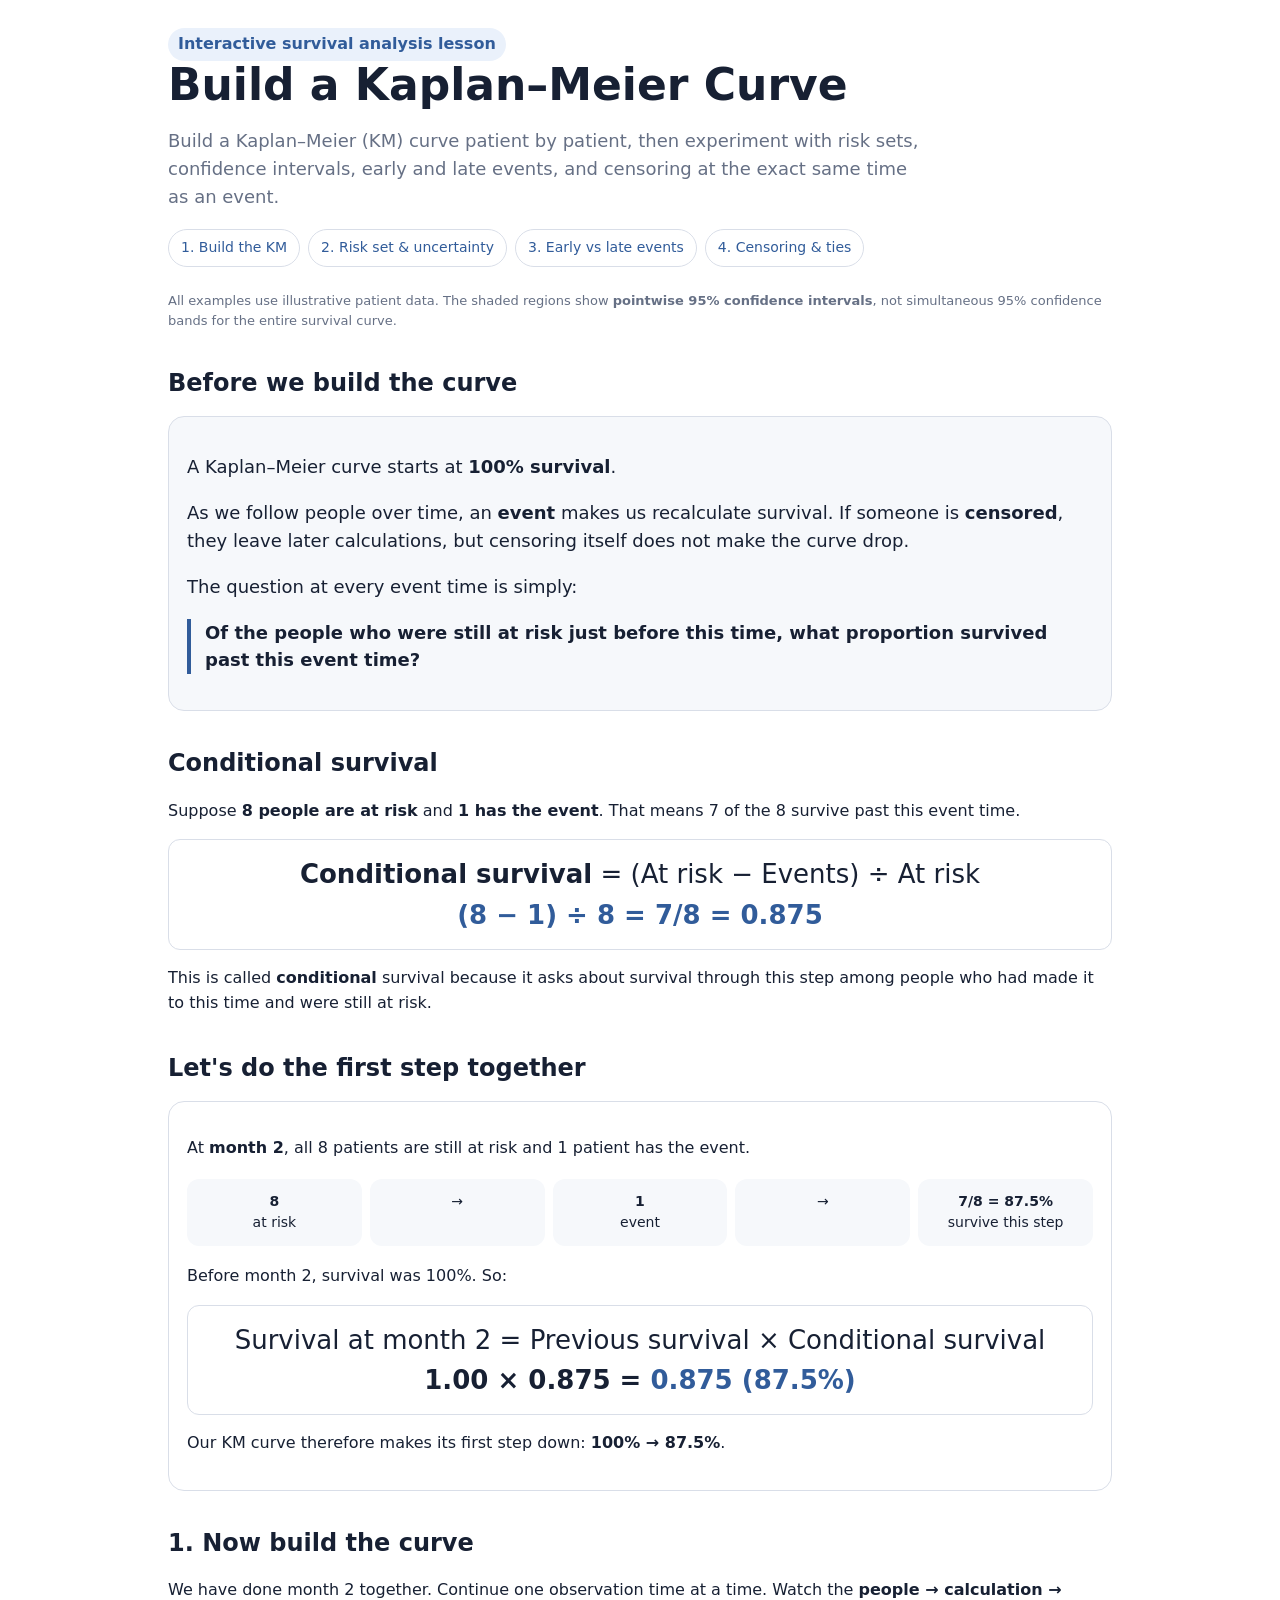
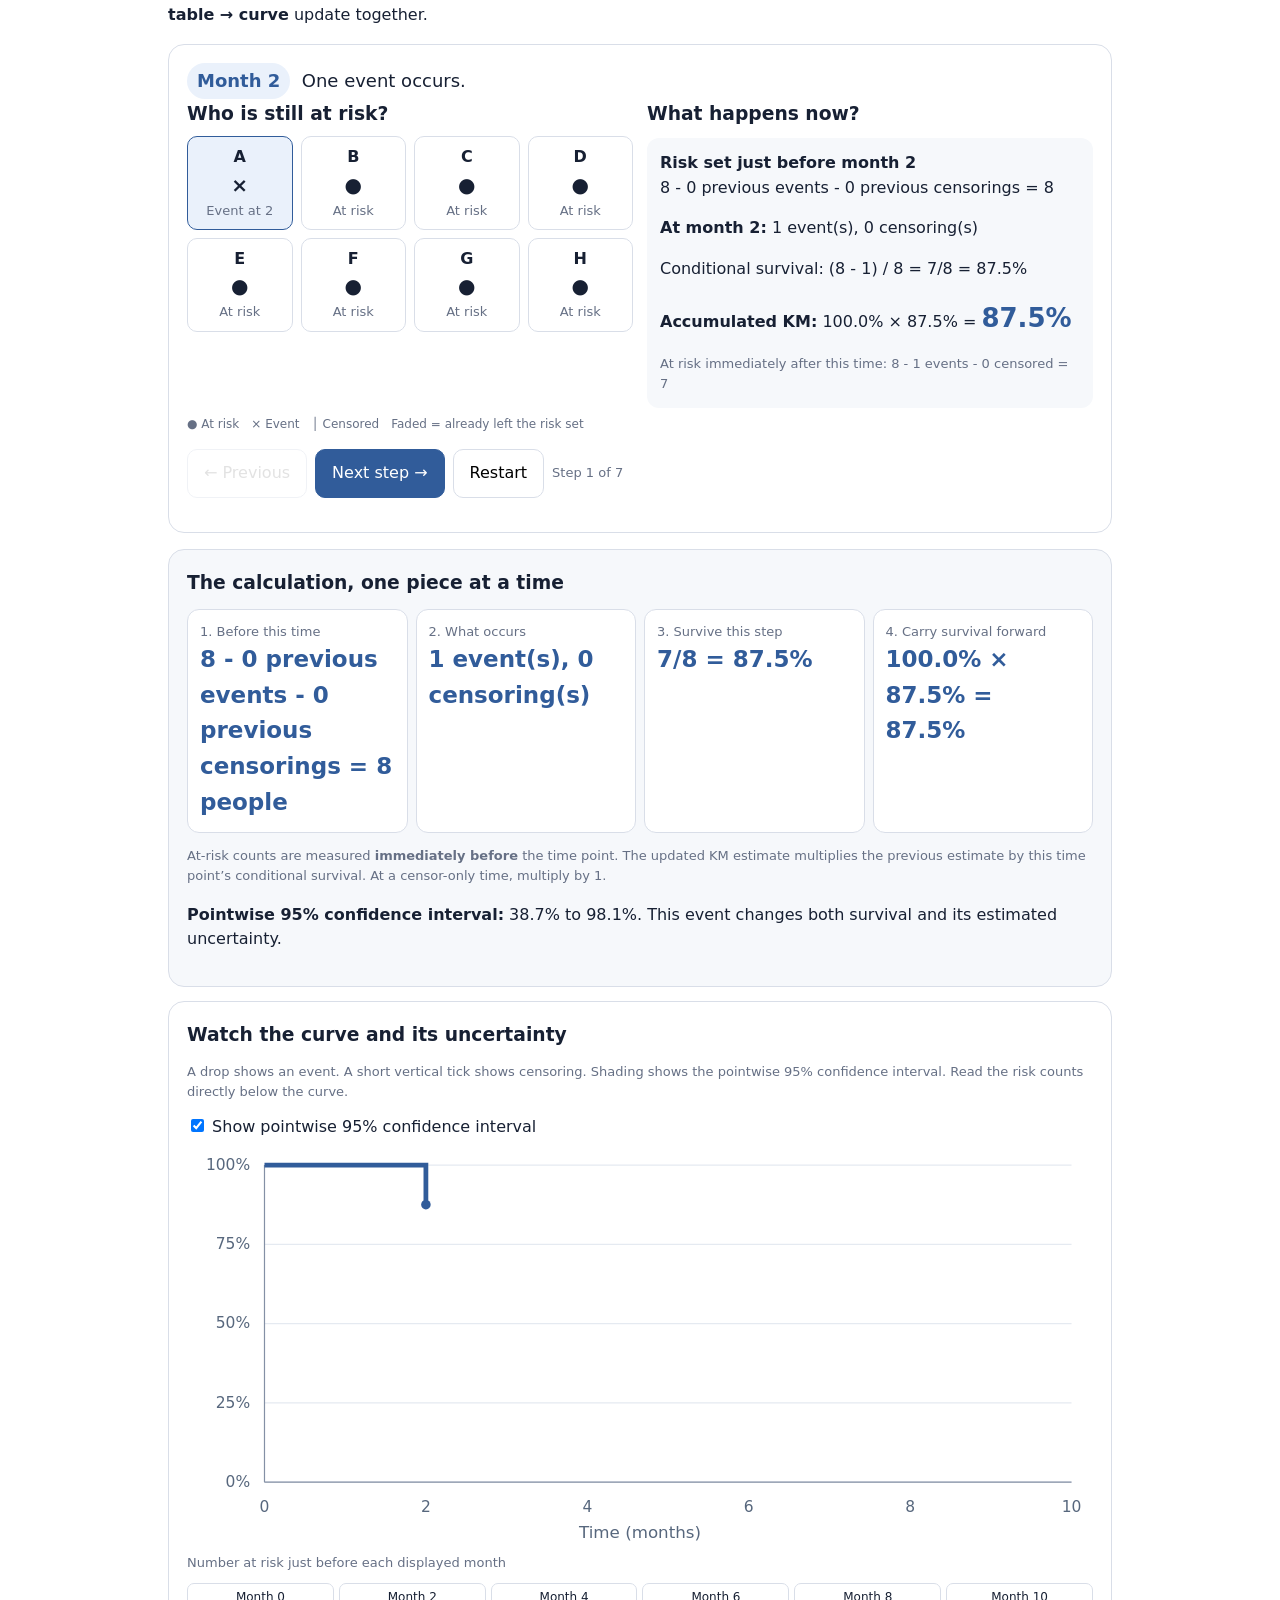
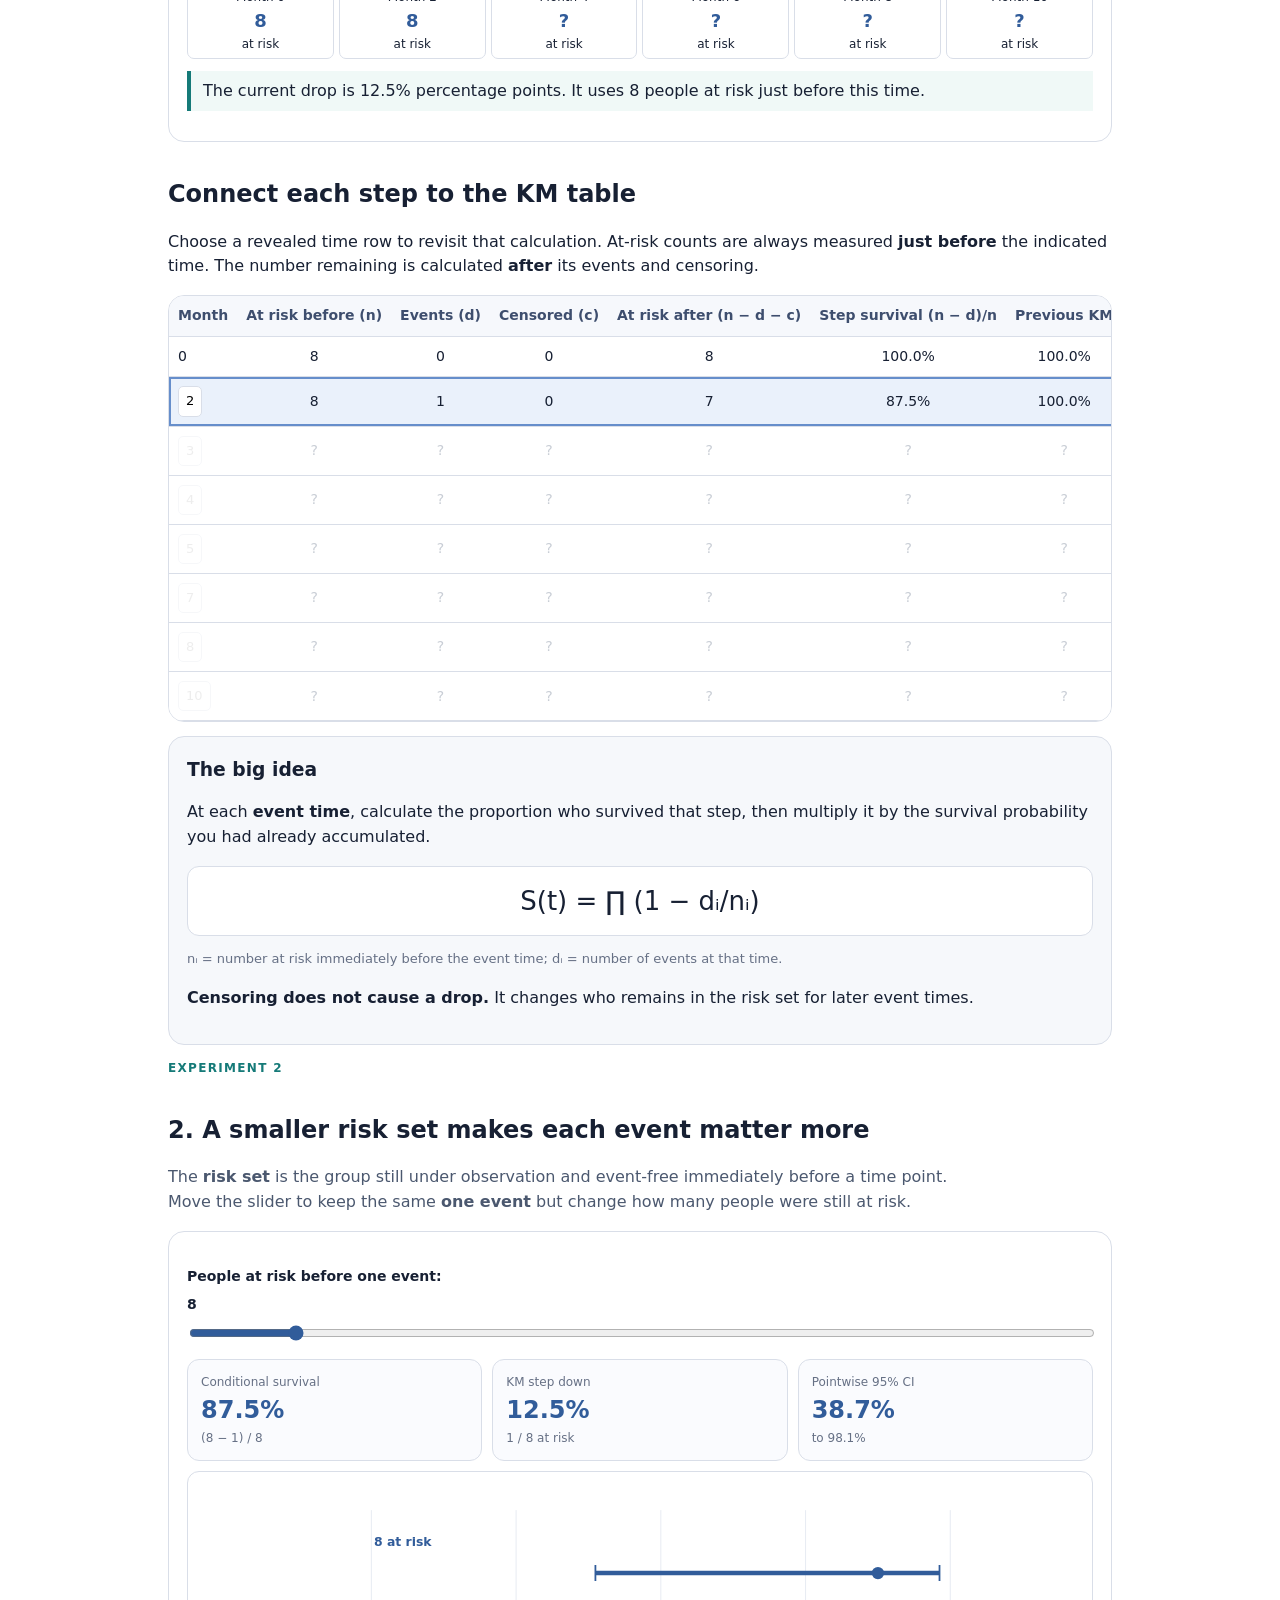
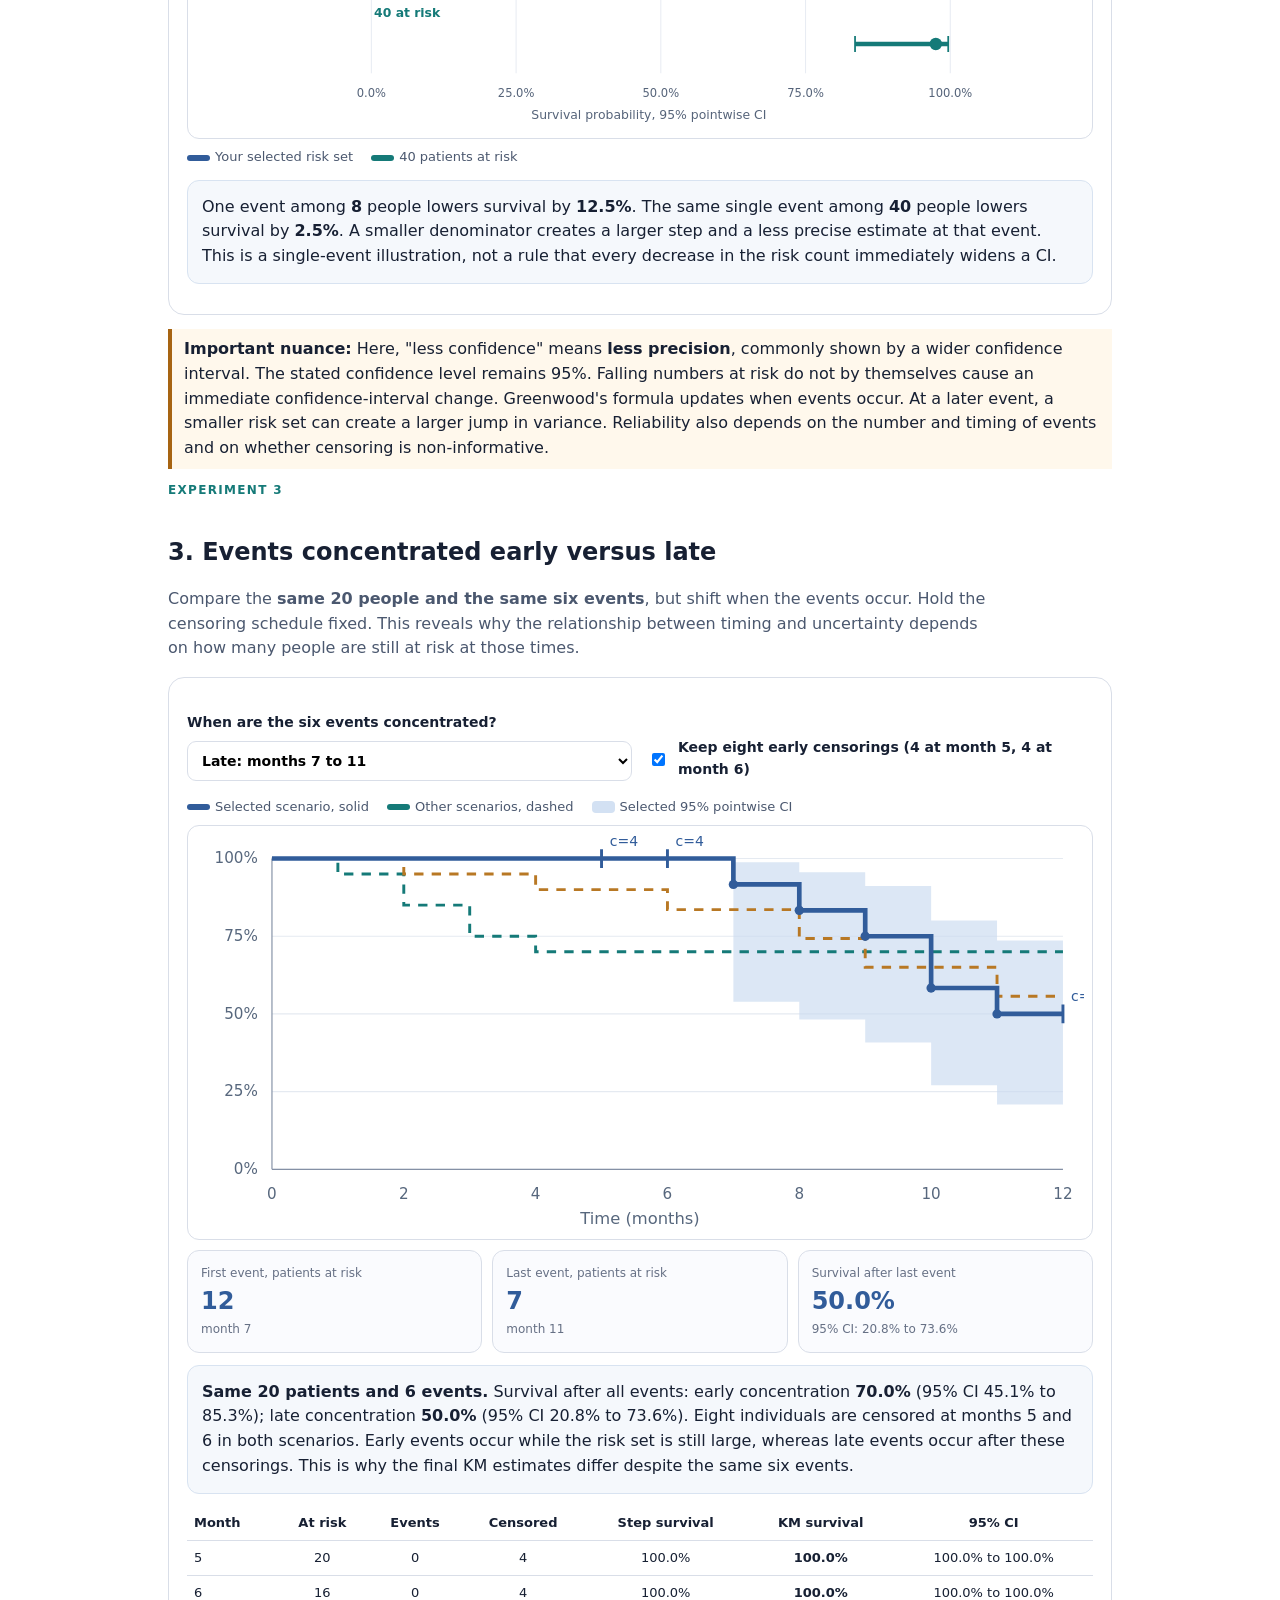
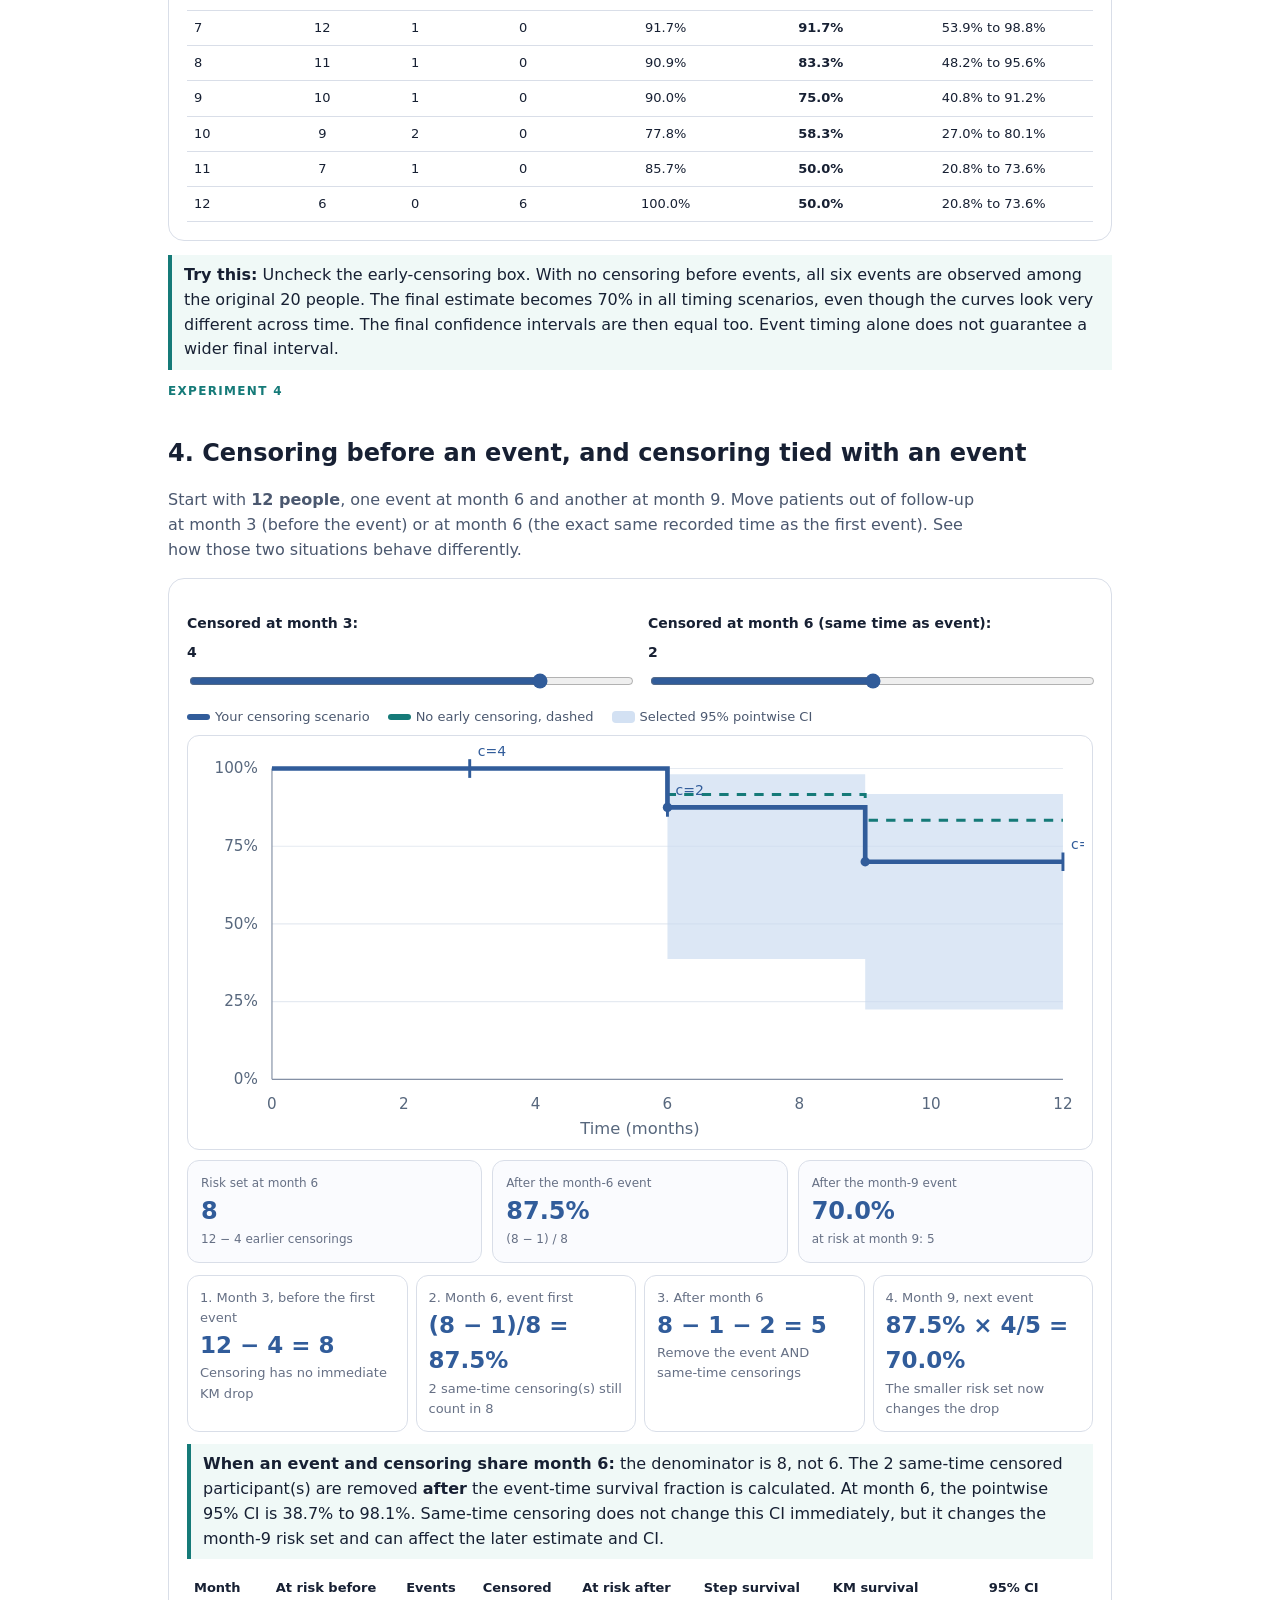
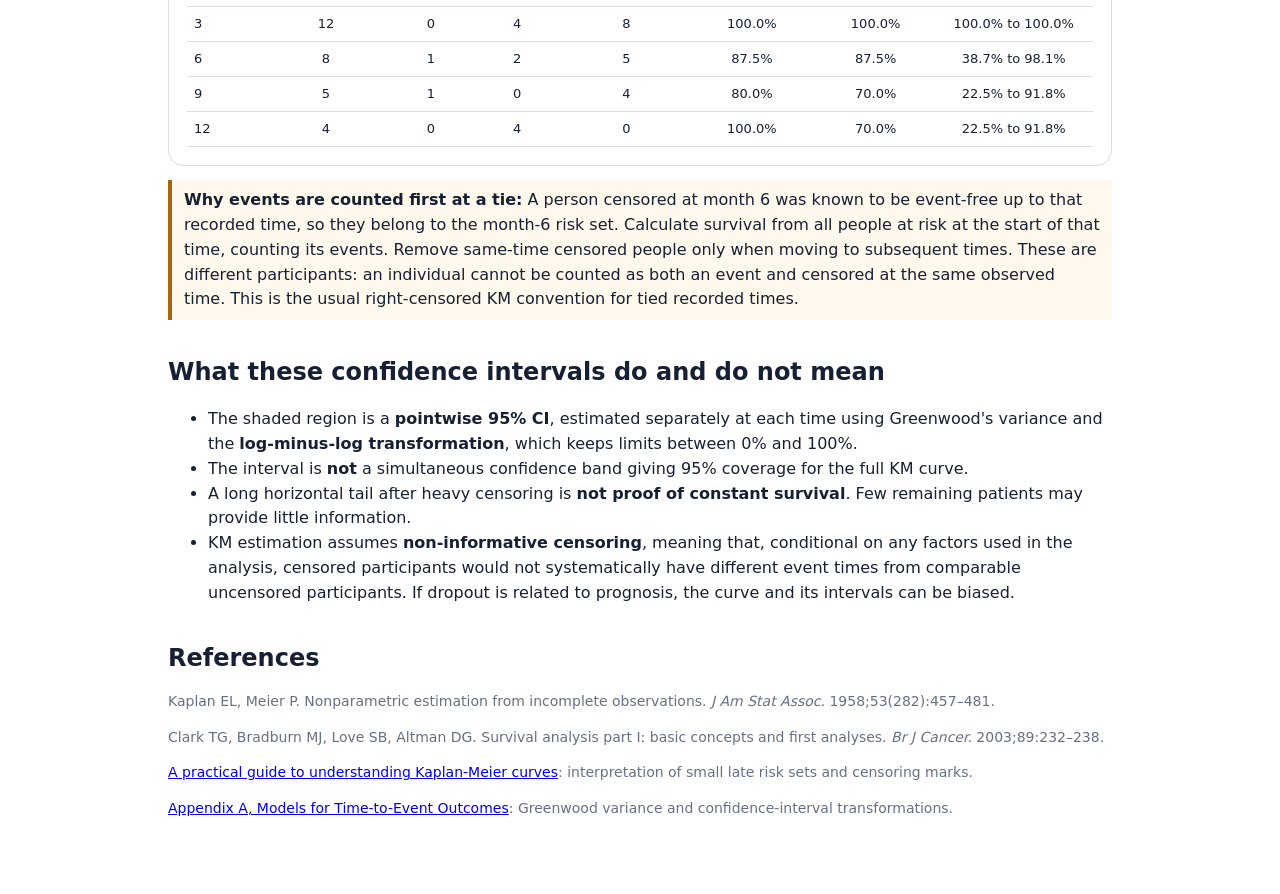
==== commit 54681301: "Clarify precision versus confidence level and status of tied observations" ====
--- a/km-curve/index.html
+++ b/km-curve/index.html
@@ -68,7 +68,7 @@
 <div class="legend"><span><i class="swatch blue"></i>Your selected risk set</span><span><i class="swatch teal"></i>40 patients at risk</span></div>
 <p class="explainer" id="riskNarrative" aria-live="polite"></p>
 </div>
-<p class="warning"><strong>Important nuance:</strong> Falling numbers at risk do not by themselves cause an immediate confidence-interval change. Greenwood's formula updates when events occur. At a later event, a smaller risk set can create a larger jump in variance. Reliability also depends on the number and timing of events and on whether censoring is non-informative.</p>
+<p class="warning"><strong>Important nuance:</strong> Here, "less confidence" means <strong>less precision</strong>, commonly shown by a wider confidence interval. The stated confidence level remains 95%. Falling numbers at risk do not by themselves cause an immediate confidence-interval change. Greenwood's formula updates when events occur. At a later event, a smaller risk set can create a larger jump in variance. Reliability also depends on the number and timing of events and on whether censoring is non-informative.</p>
 </section>
 
 <section id="timingSection">
@@ -108,7 +108,7 @@
 <div class="key-point" id="censorTie" aria-live="polite"></div>
 <div class="inline-table"><table aria-label="Censoring scenario KM calculations"><thead><tr><th>Month</th><th>At risk before</th><th>Events</th><th>Censored</th><th>At risk after</th><th>Step survival</th><th>KM survival</th><th>95% CI</th></tr></thead><tbody id="censorRows"></tbody></table></div>
 </div>
-<div class="warning"><strong>Why events are counted first at a tie:</strong> A person censored at month 6 was known to be event-free up to that recorded time, so they belong to the month-6 risk set. Calculate survival from all people at risk at the start of that time, counting its events. Remove same-time censored people only when moving to subsequent times. This is the usual right-censored KM convention for tied recorded times.</div>
+<div class="warning"><strong>Why events are counted first at a tie:</strong> A person censored at month 6 was known to be event-free up to that recorded time, so they belong to the month-6 risk set. Calculate survival from all people at risk at the start of that time, counting its events. Remove same-time censored people only when moving to subsequent times. These are different participants: an individual cannot be counted as both an event and censored at the same observed time. This is the usual right-censored KM convention for tied recorded times.</div>
 </section>
 <section>
 <h2>What these confidence intervals do and do not mean</h2>
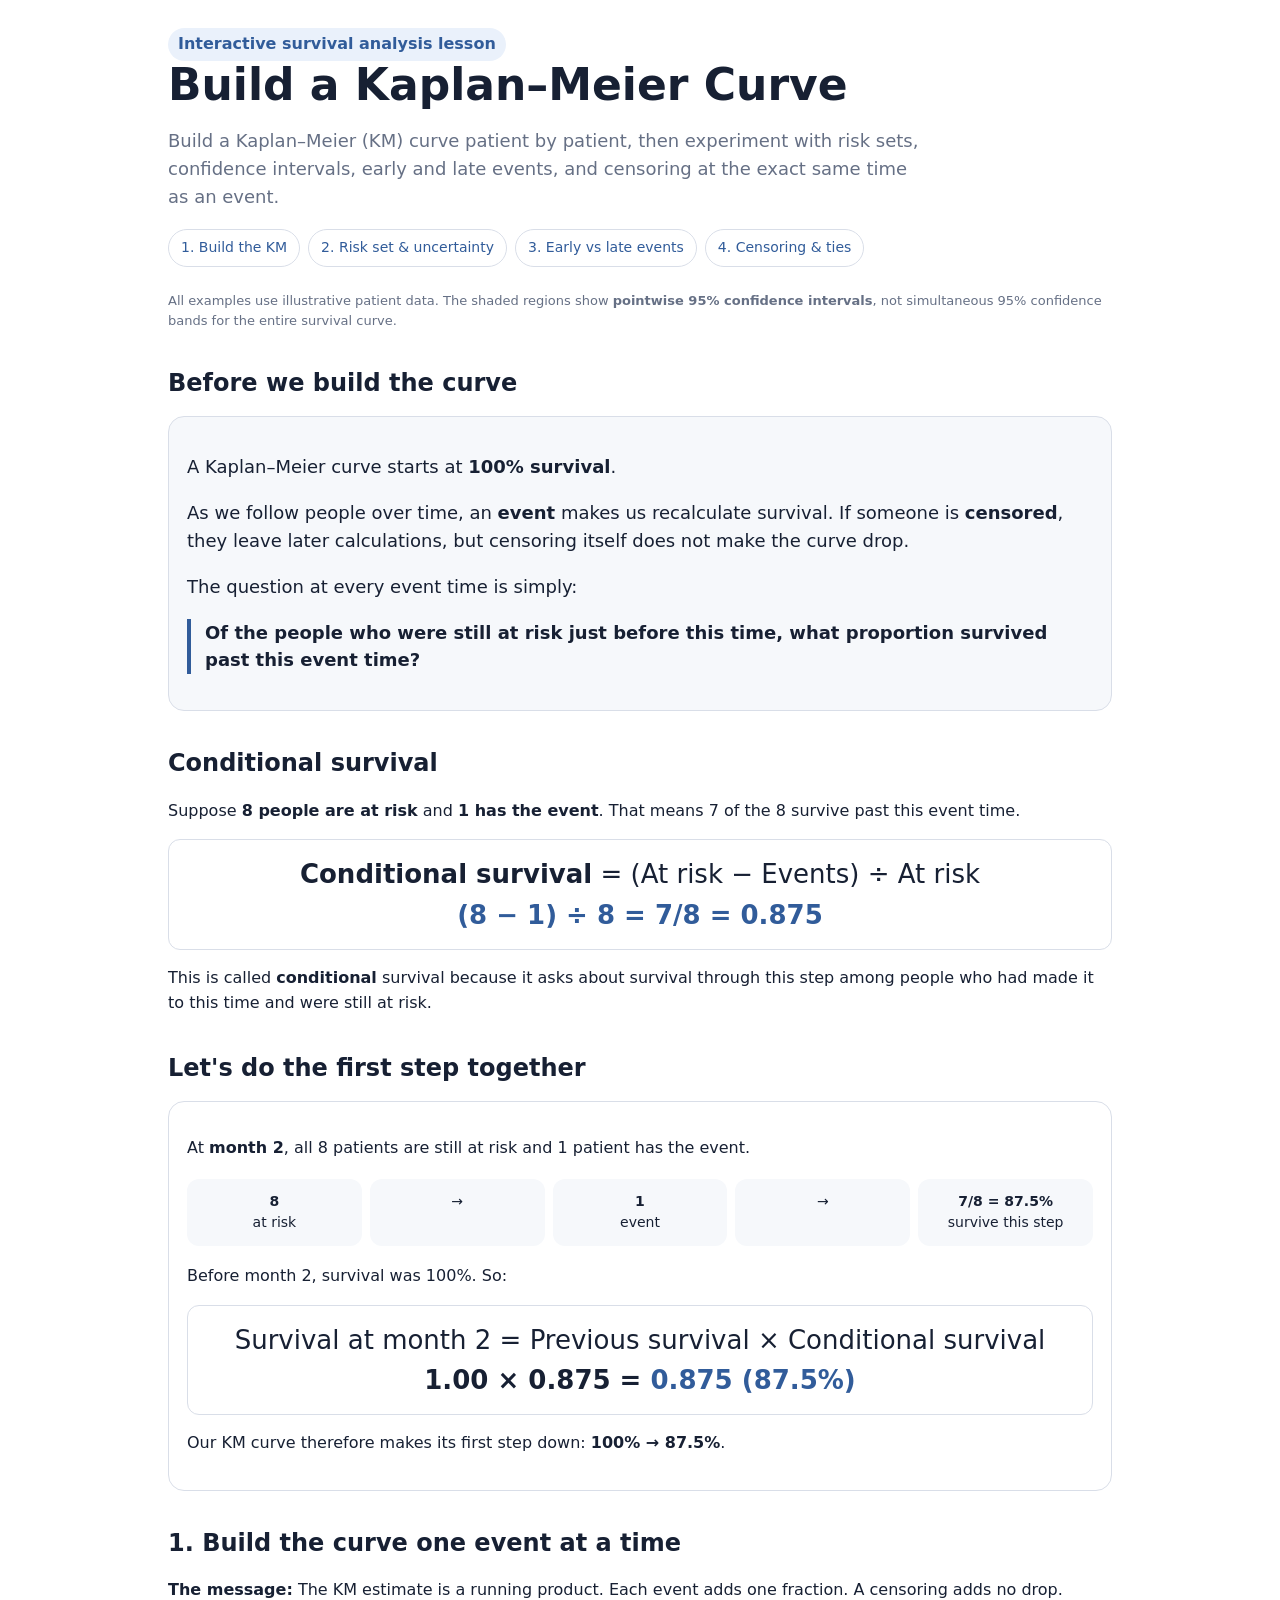
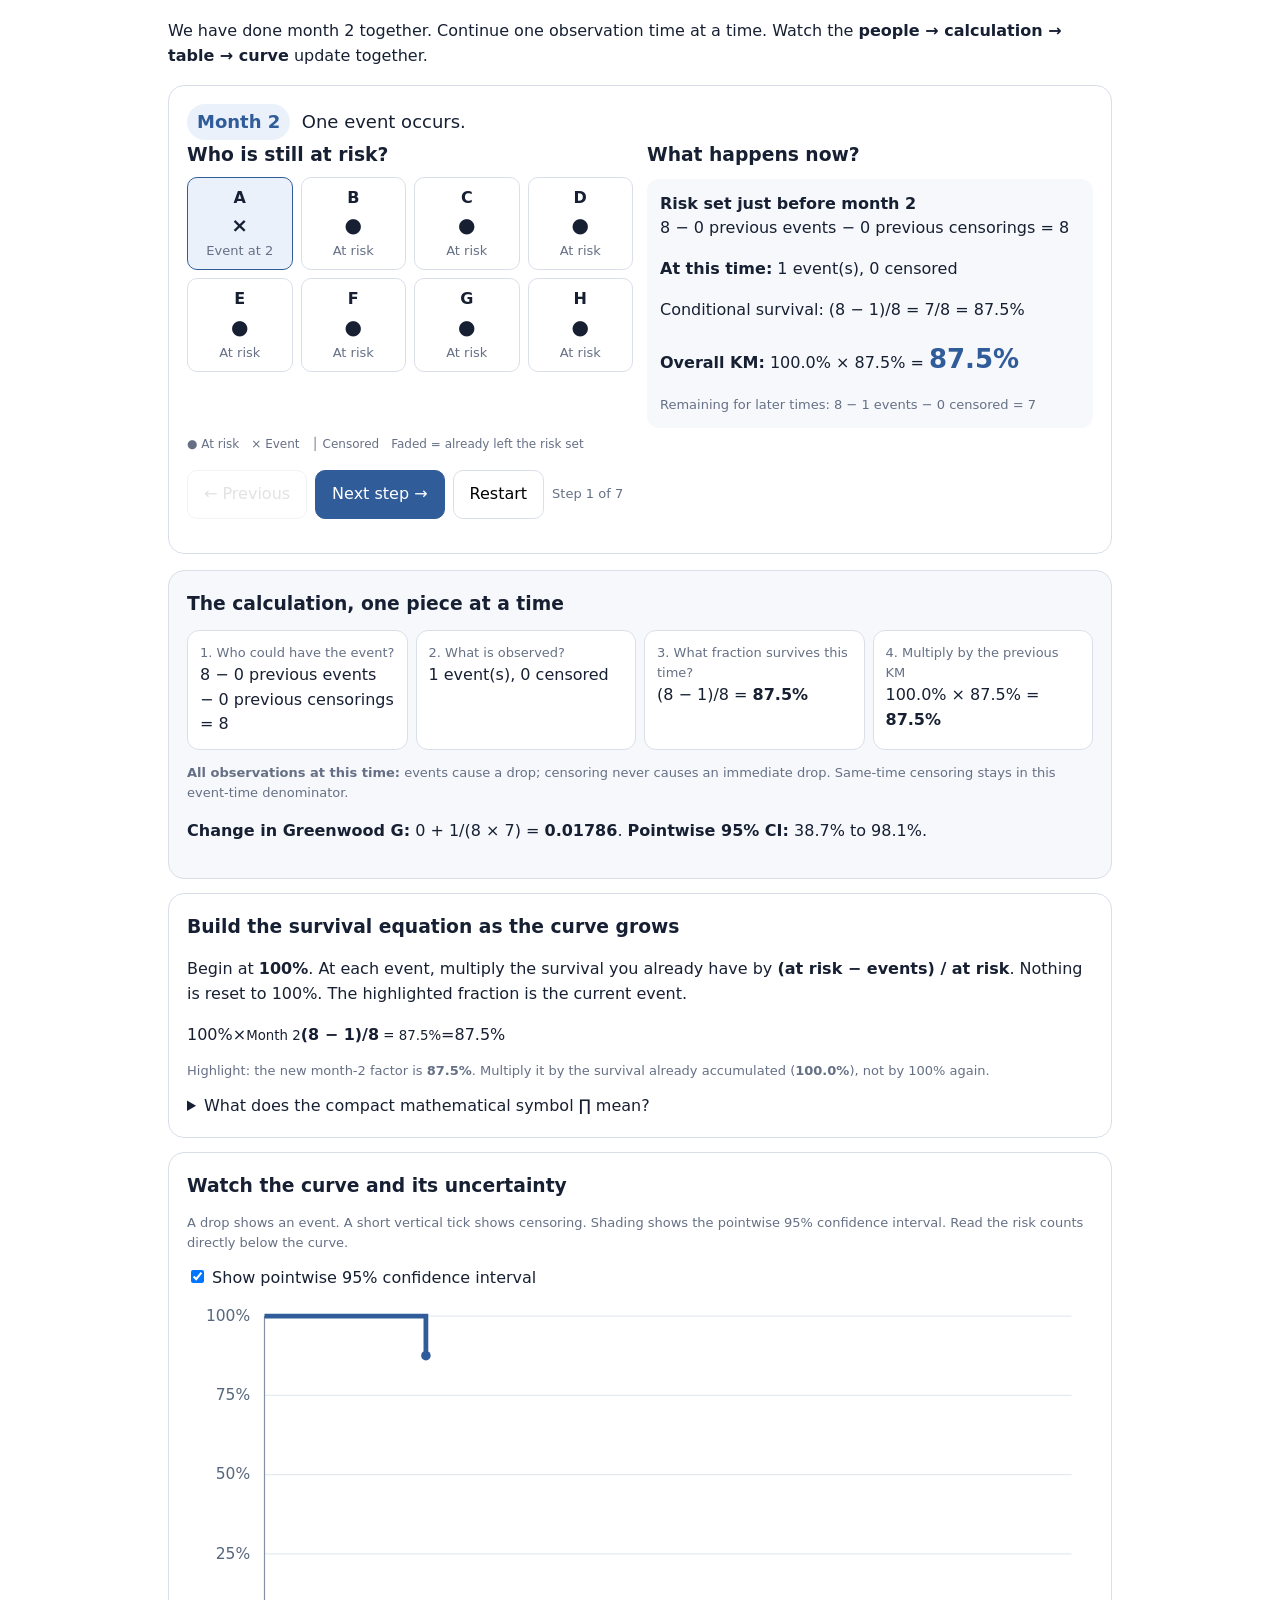
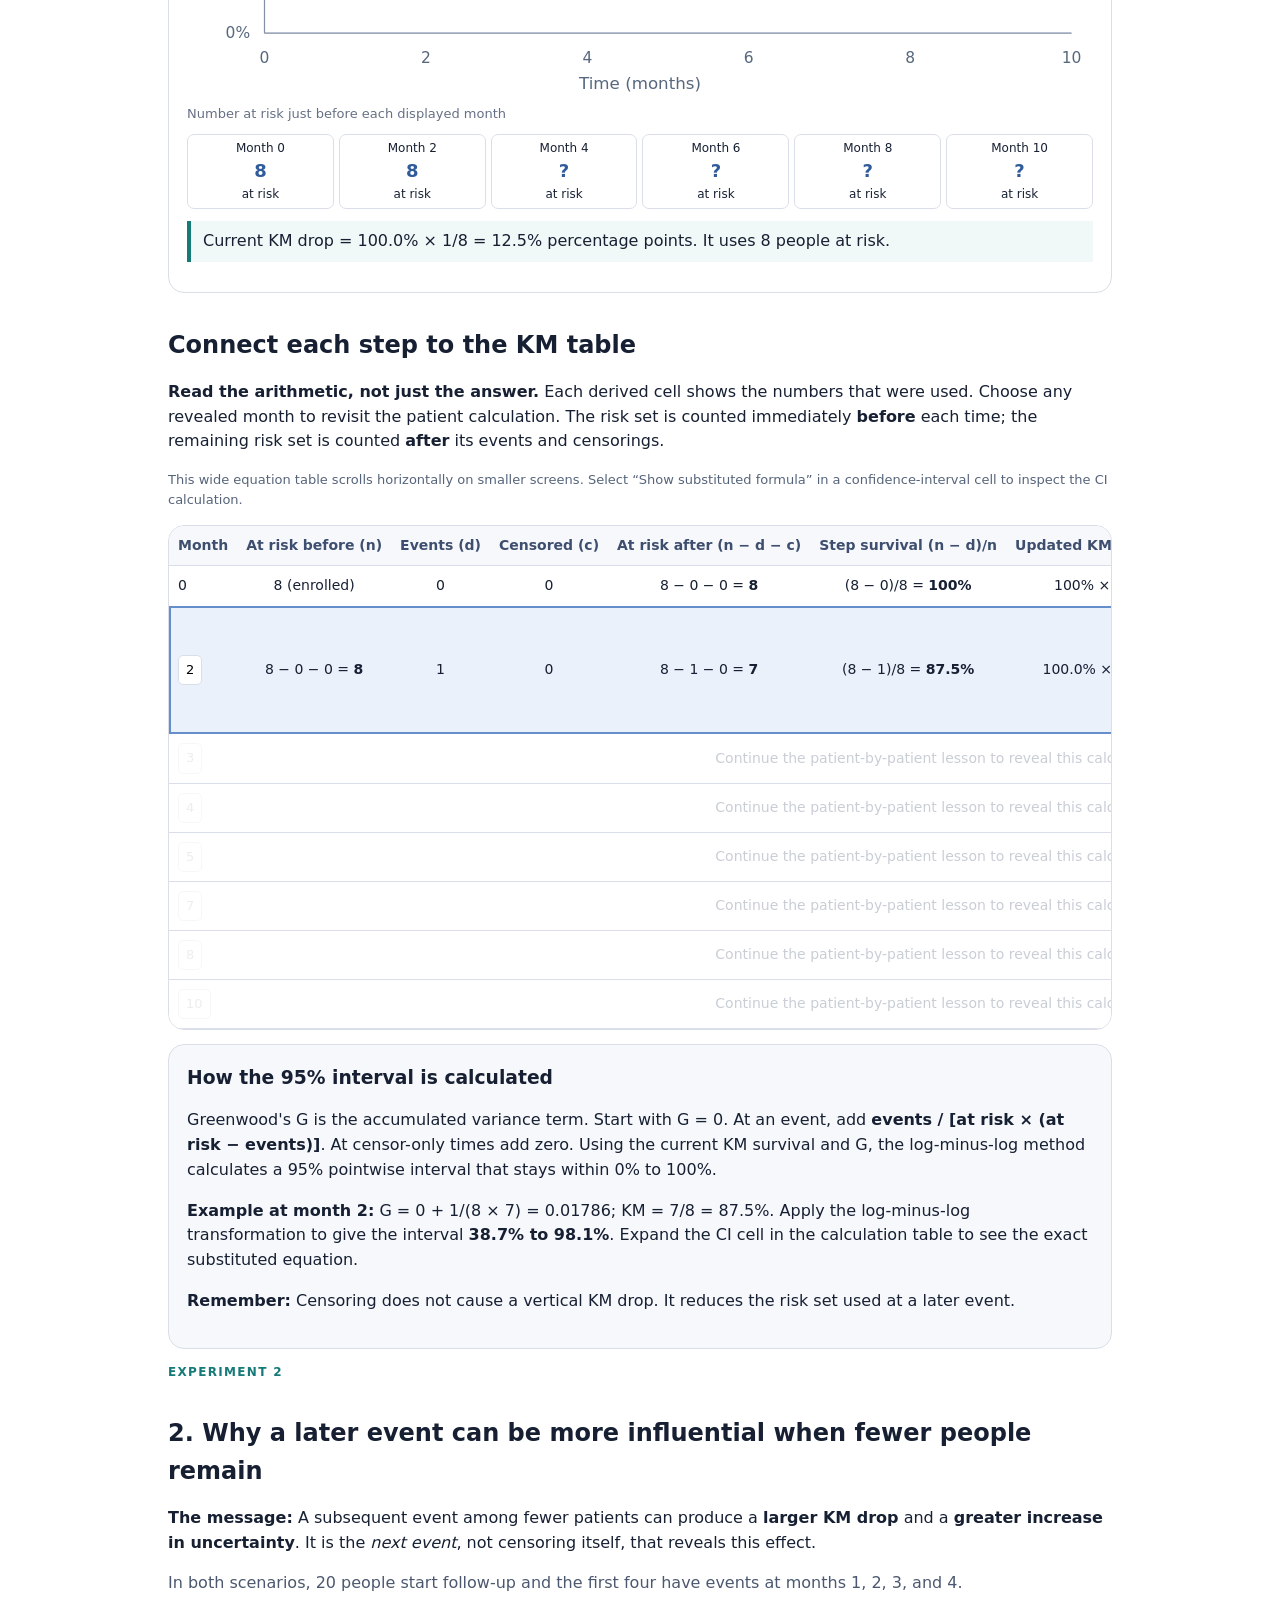
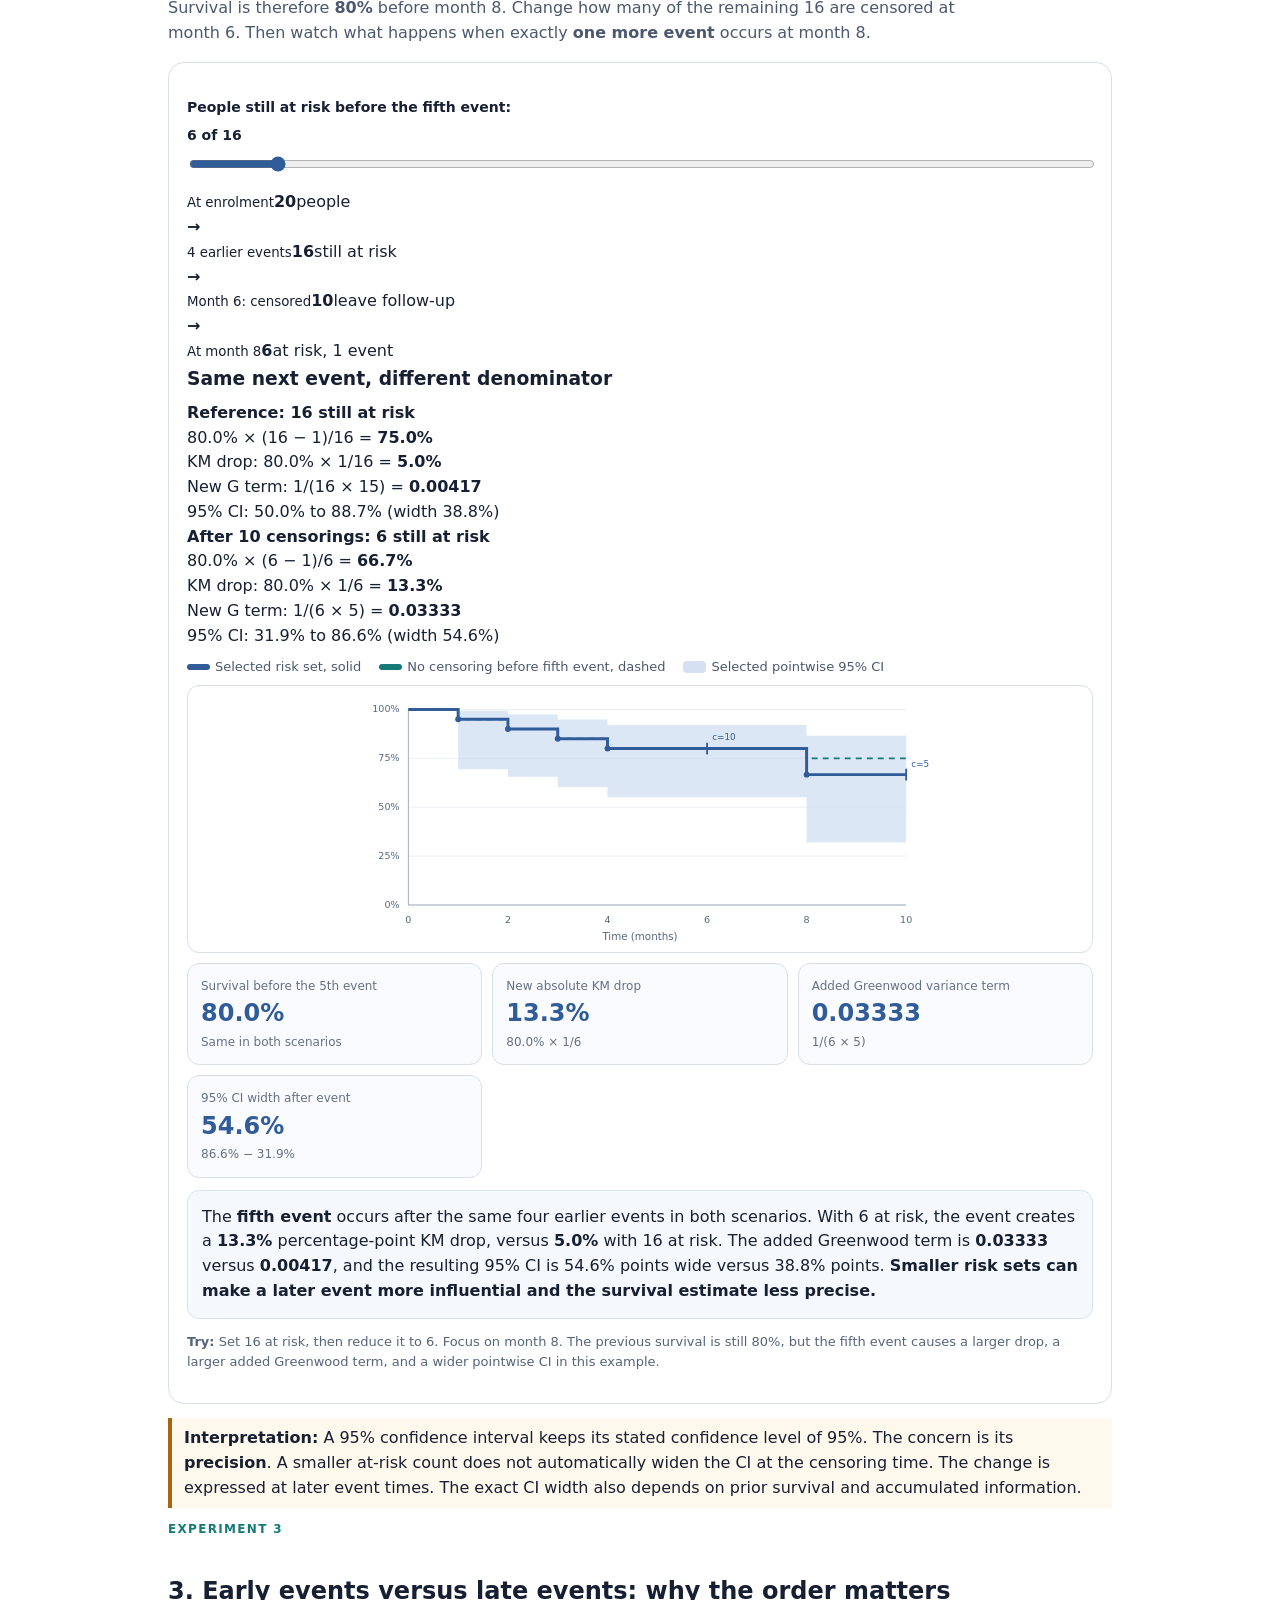
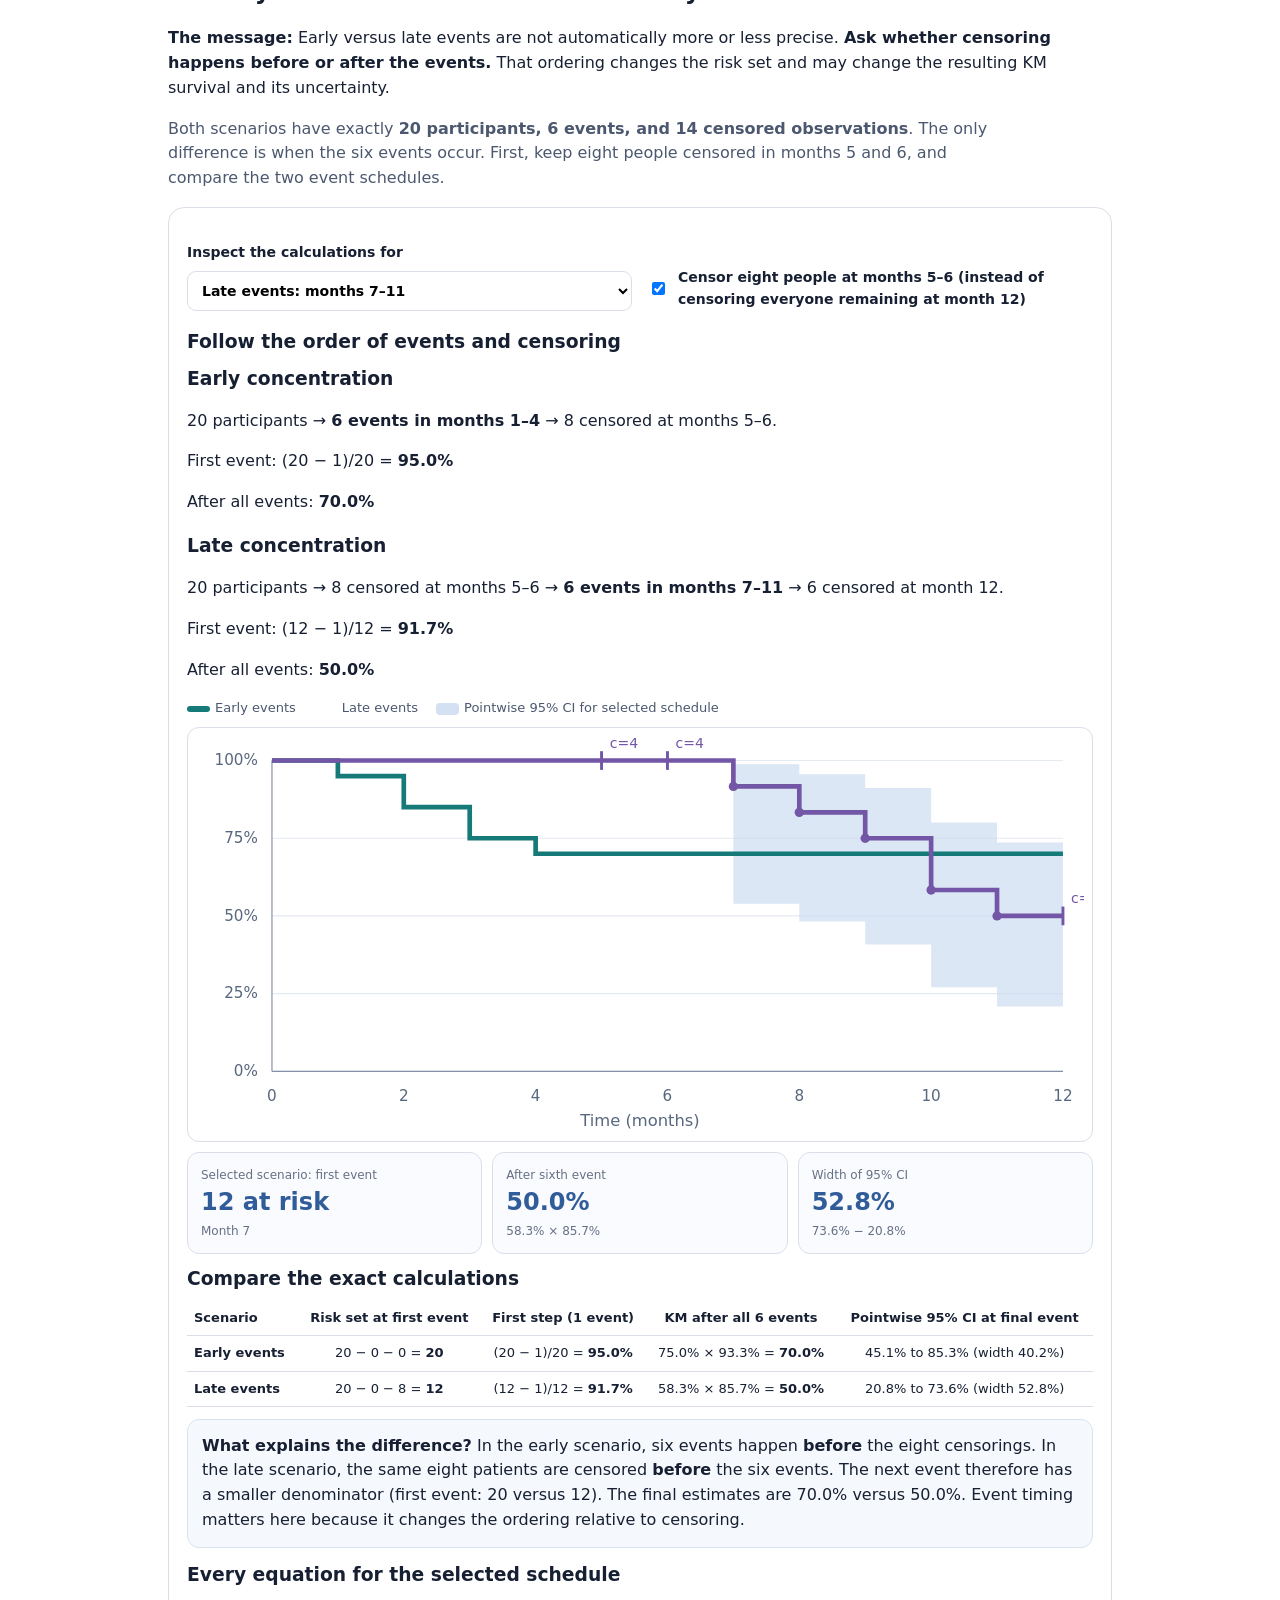
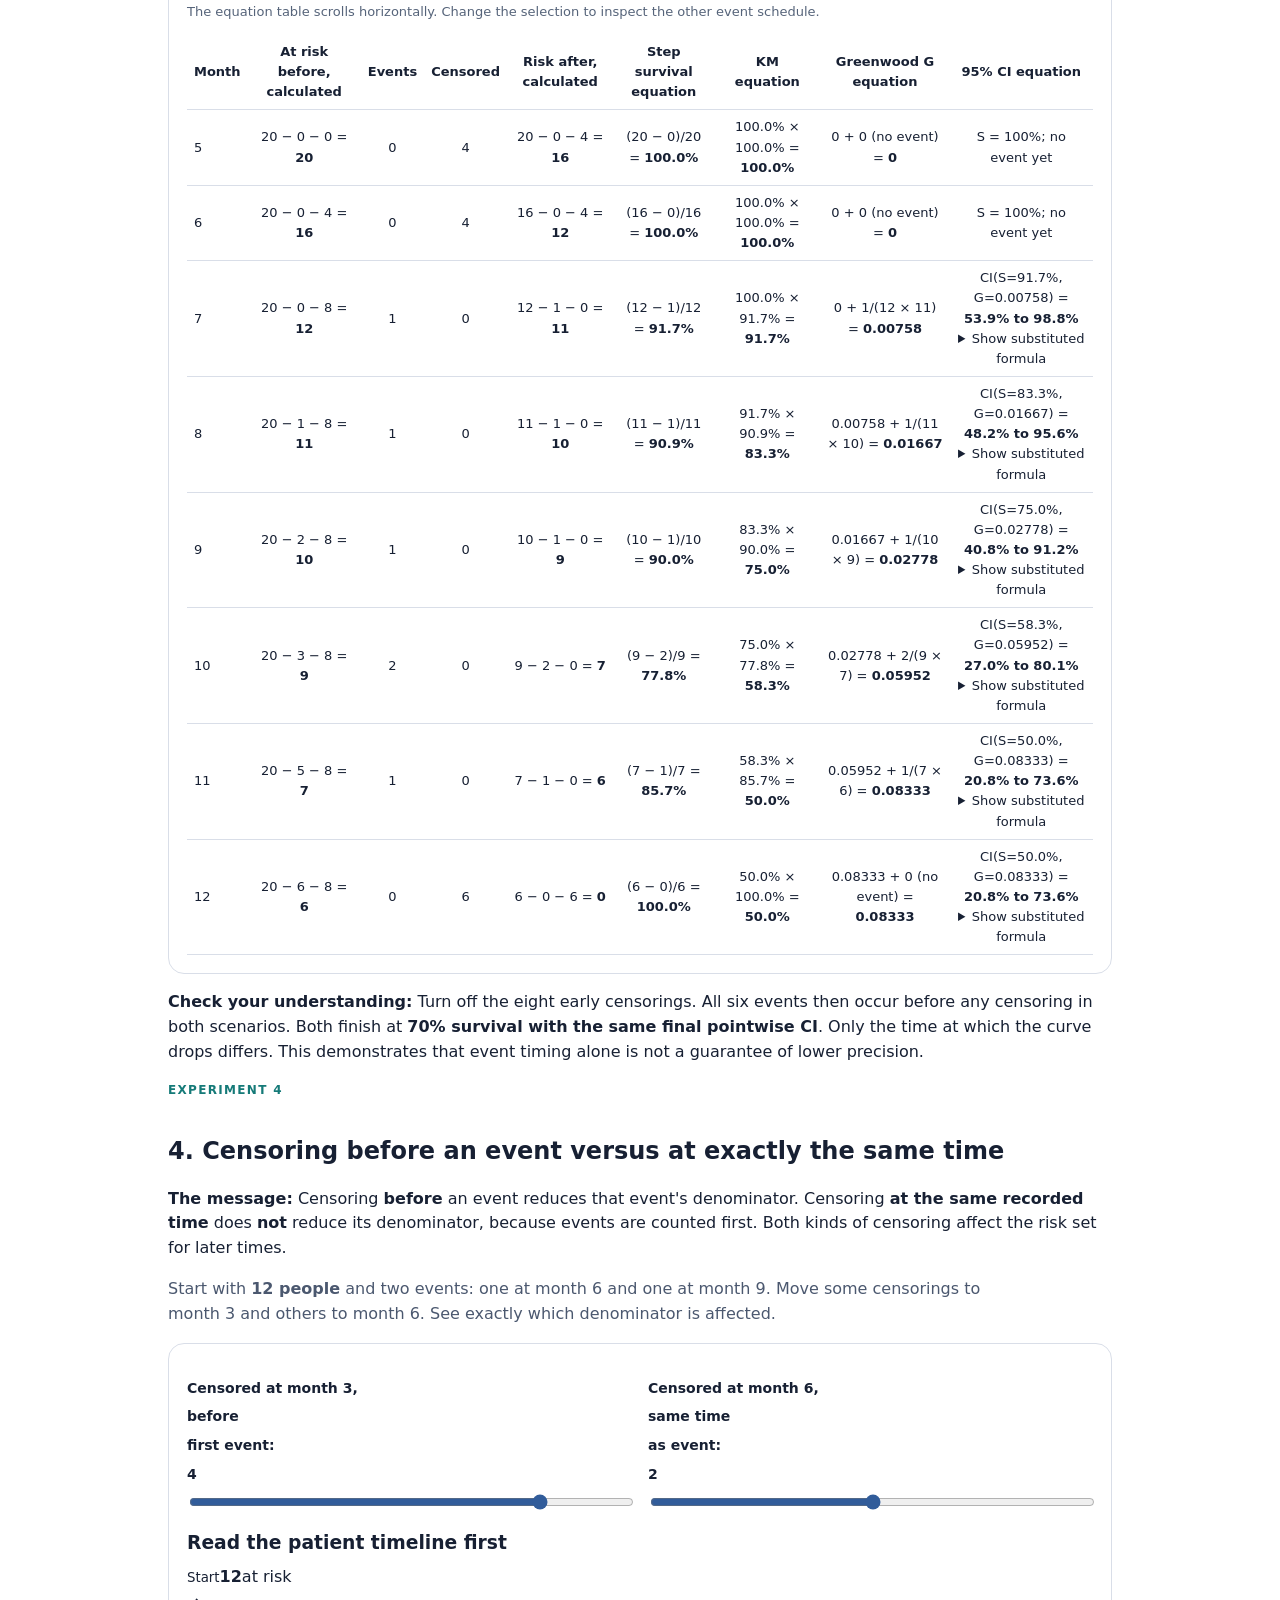
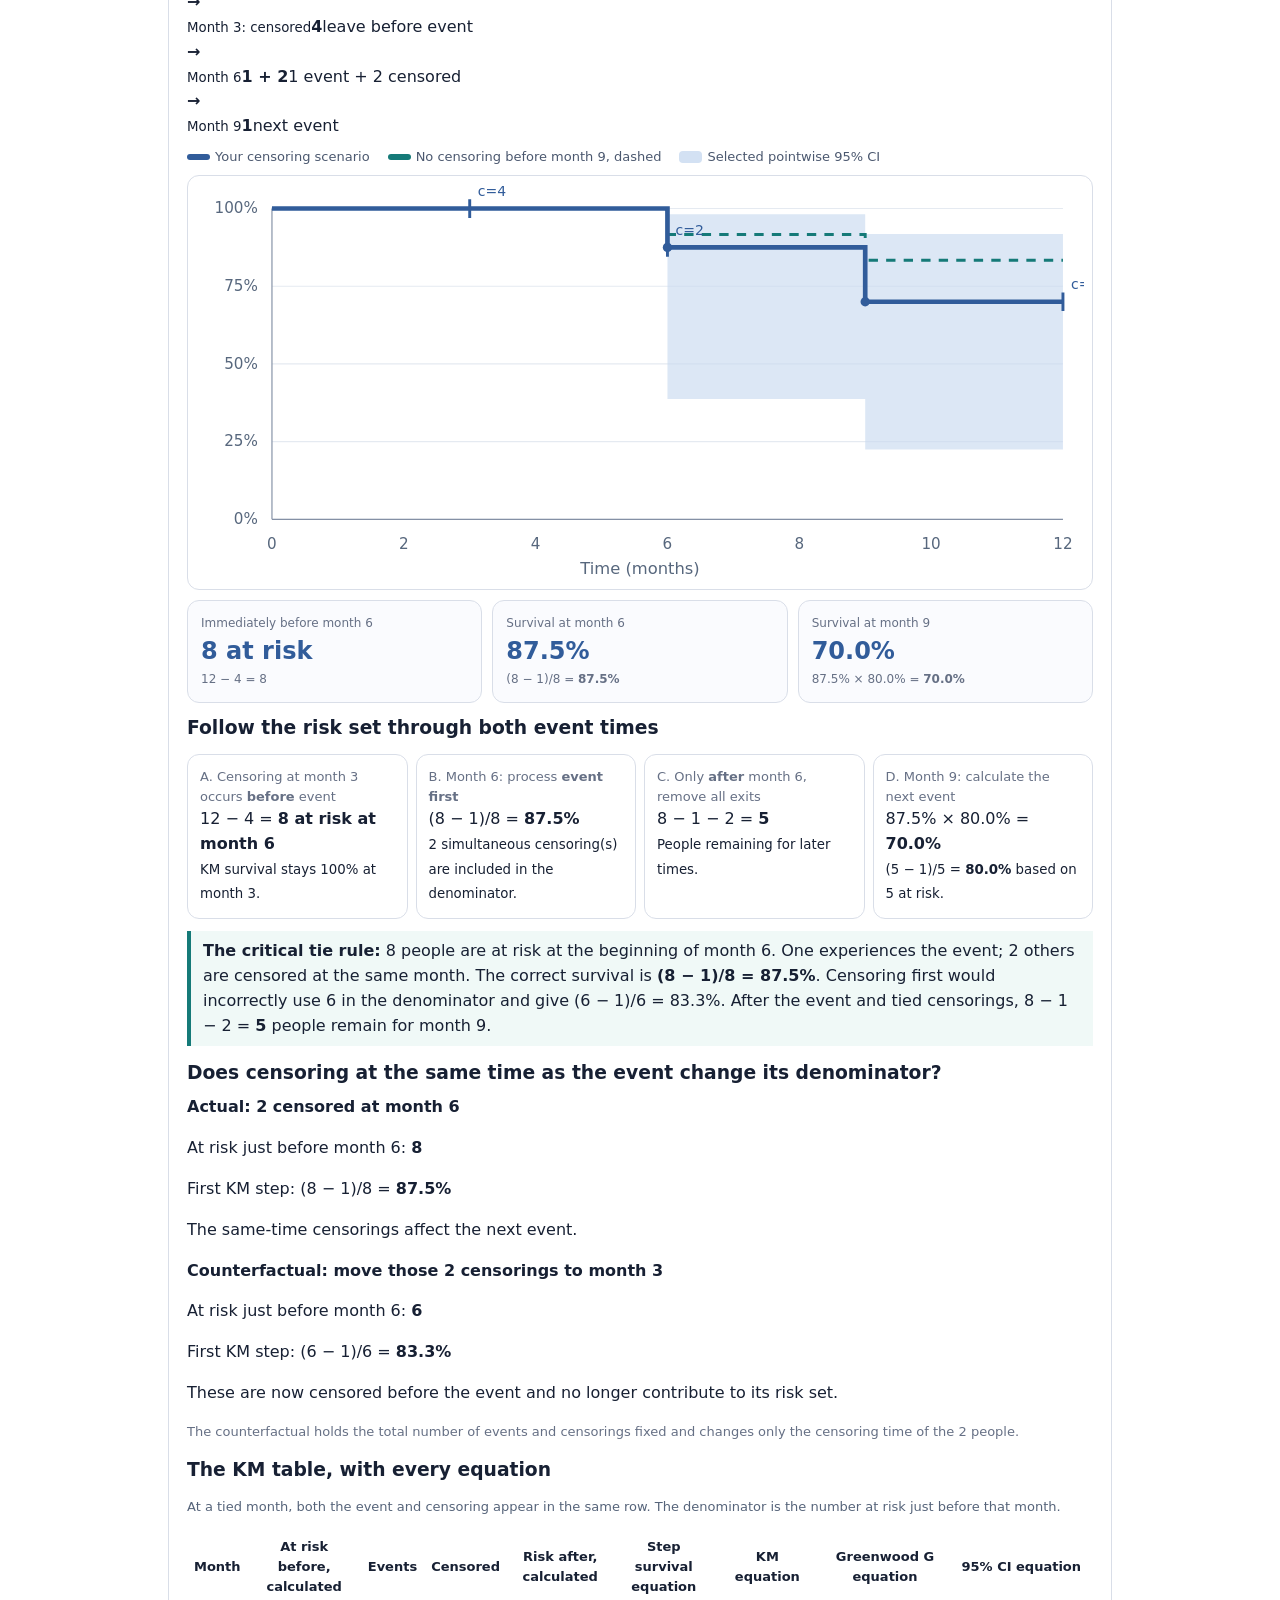
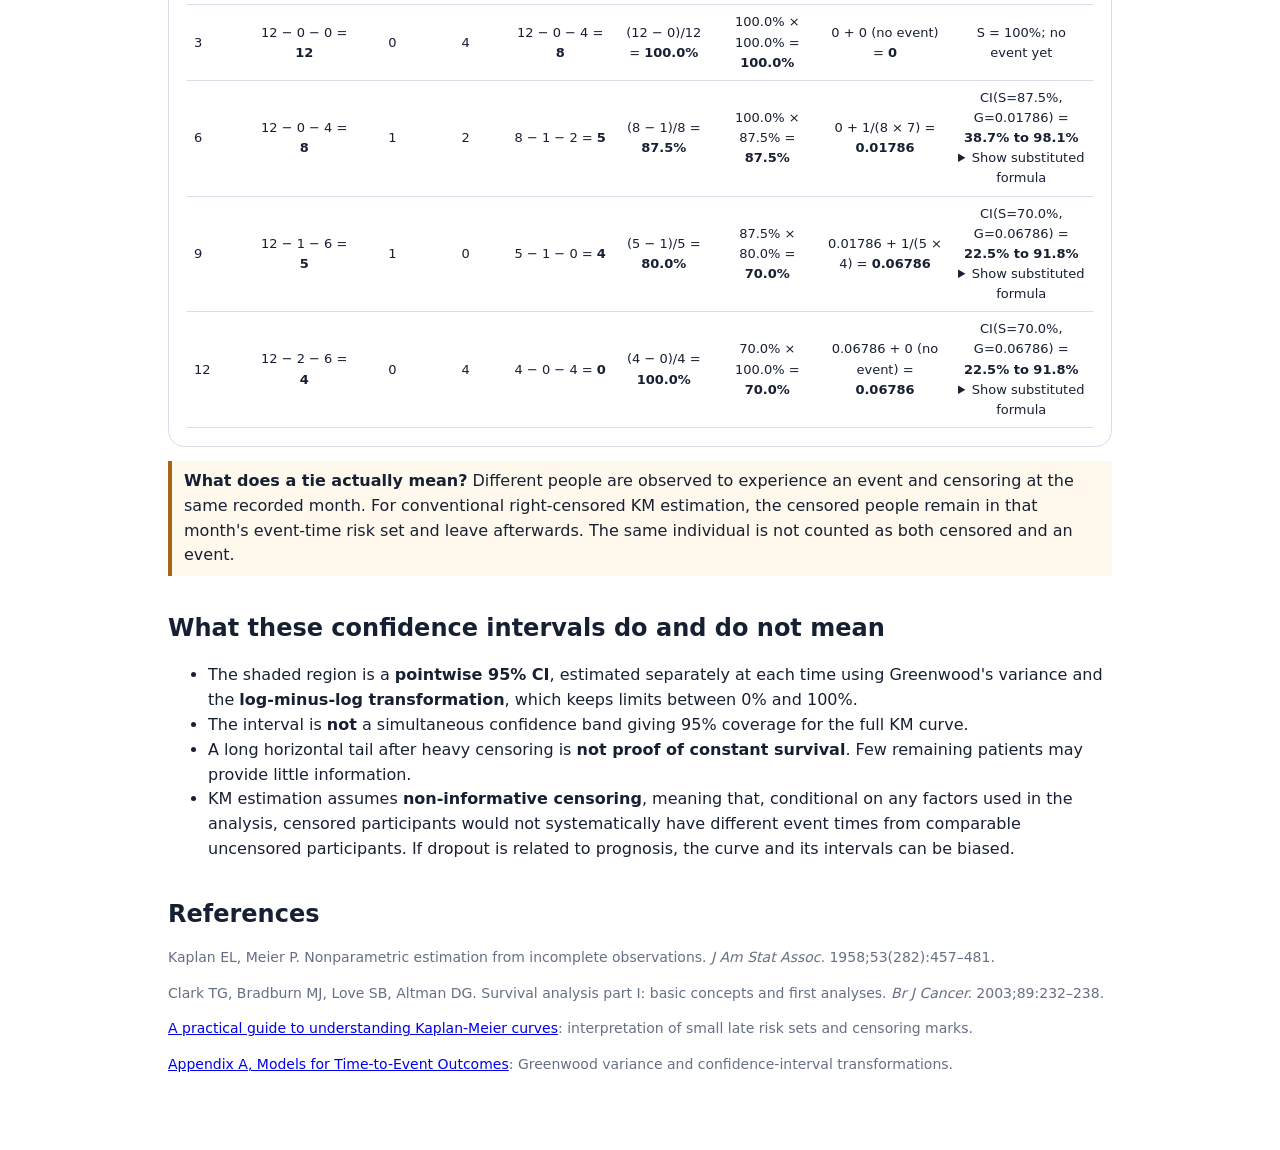
==== commit 947370d4: "Restructure KM tutorial around explicit section lessons, interactive product notation, equation tabl" ====
--- a/km-curve/index.html
+++ b/km-curve/index.html
@@ -28,7 +28,8 @@
 <h2>Let's do the first step together</h2>
 <div class="card"><p>At <strong>month 2</strong>, all 8 patients are still at risk and 1 patient has the event.</p><div class="flow"><div><strong>8</strong><br>at risk</div><div>→</div><div><strong>1</strong><br>event</div><div>→</div><div><strong>7/8 = 87.5%</strong><br>survive this step</div></div><p>Before month 2, survival was 100%. So:</p><div class="formula">Survival at month 2 = Previous survival × Conditional survival<br><strong>1.00 × 0.875 = <span class="big">0.875 (87.5%)</span></strong></div><p>Our KM curve therefore makes its first step down: <strong>100% → 87.5%</strong>.</p></div>
 
-<h2 id="build">1. Now build the curve</h2>
+<h2 id="build">1. Build the curve one event at a time</h2>
+<p class="lesson-goal"><strong>The message:</strong> The KM estimate is a running product. Each event adds one fraction. A censoring adds no drop.</p>
 <p>We have done month 2 together. Continue one observation time at a time. Watch the <strong>people → calculation → table → curve</strong> update together.</p>
 <div class="card">
 <div id="instruction" class="lesson"></div>
@@ -41,6 +42,17 @@
 </div>
 
 <div id="stepMath" class="card soft" aria-live="polite"></div>
+<div class="card">
+<h3>Build the survival equation as the curve grows</h3>
+<p>Begin at <strong>100%</strong>. At each event, multiply the survival you already have by <strong>(at risk − events) / at risk</strong>. Nothing is reset to 100%. The highlighted fraction is the current event.</p>
+<div id="productBuild" aria-live="polite"></div>
+<p id="productExplanation" class="mini"></p>
+<details class="symbol-note">
+<summary>What does the compact mathematical symbol ∏ mean?</summary>
+<p>It simply means <strong>multiply these fractions together</strong>. It is not a new statistical calculation.</p>
+<p><code>S(t) = ∏ (1 − dᵢ/nᵢ)</code> means: start at 1 (100%), then for each event time <em>i</em>, multiply by <code>(nᵢ − dᵢ)/nᵢ</code>. Here <code>nᵢ</code> is the number at risk just before that time and <code>dᵢ</code> is the number with the event at that time. Censor-only times multiply by 1, so we omit them from the displayed product.</p>
+</details>
+</div>
 <div class="card"><h3>Watch the curve and its uncertainty</h3>
 <p class="mini">A drop shows an event. A short vertical tick shows censoring. Shading shows the pointwise 95% confidence interval. Read the risk counts directly below the curve.</p>
 <label class="checkrow"><input id="showCI" type="checkbox" checked> Show pointwise 95% confidence interval</label>
@@ -50,66 +62,96 @@
 </div>
 
 <h2>Connect each step to the KM table</h2>
-<p>Choose a revealed time row to revisit that calculation. At-risk counts are always measured <strong>just before</strong> the indicated time. The number remaining is calculated <strong>after</strong> its events and censoring.</p>
-<div class="tablewrap card"><table><thead><tr><th>Month</th><th>At risk before (n)</th><th>Events (d)</th><th>Censored (c)</th><th>At risk after (n − d − c)</th><th>Step survival (n − d)/n</th><th>Previous KM</th><th>Updated KM</th><th>Pointwise 95% CI</th></tr></thead><tbody id="rows"></tbody></table></div>
+<p><strong>Read the arithmetic, not just the answer.</strong> Each derived cell shows the numbers that were used. Choose any revealed month to revisit the patient calculation. The risk set is counted immediately <strong>before</strong> each time; the remaining risk set is counted <strong>after</strong> its events and censorings.</p>
+<p class="controls-hint">This wide equation table scrolls horizontally on smaller screens. Select “Show substituted formula” in a confidence-interval cell to inspect the CI calculation.</p>
+<div class="tablewrap card"><table><thead><tr><th>Month</th><th>At risk before (n)</th><th>Events (d)</th><th>Censored (c)</th><th>At risk after (n − d − c)</th><th>Step survival (n − d)/n</th><th>Updated KM = previous × step</th><th>Greenwood G update</th><th>95% CI from KM and G</th></tr></thead><tbody id="rows"></tbody></table></div>
 
-<div class="card soft"><h3>The big idea</h3><p>At each <strong>event time</strong>, calculate the proportion who survived that step, then multiply it by the survival probability you had already accumulated.</p><div class="formula">S(t) = ∏ (1 − dᵢ/nᵢ)</div><p class="mini">nᵢ = number at risk immediately before the event time; dᵢ = number of events at that time.</p><p><strong>Censoring does not cause a drop.</strong> It changes who remains in the risk set for later event times.</p></div>
+<div class="card soft">
+<h3>How the 95% interval is calculated</h3>
+<p>Greenwood's G is the accumulated variance term. Start with G = 0. At an event, add <strong>events / [at risk × (at risk − events)]</strong>. At censor-only times add zero. Using the current KM survival and G, the log-minus-log method calculates a 95% pointwise interval that stays within 0% to 100%.</p>
+<p><strong>Example at month 2:</strong> G = 0 + 1/(8 × 7) = 0.01786; KM = 7/8 = 87.5%. Apply the log-minus-log transformation to give the interval <strong>38.7% to 98.1%</strong>. Expand the CI cell in the calculation table to see the exact substituted equation.</p>
+<p><strong>Remember:</strong> Censoring does not cause a vertical KM drop. It reduces the risk set used at a later event.</p>
+</div>
+
 
 
 <section id="risk">
 <div class="section-index">Experiment 2</div>
-<h2>2. A smaller risk set makes each event matter more</h2>
-<p class="section-lead">The <strong>risk set</strong> is the group still under observation and event-free immediately before a time point. Move the slider to keep the same <strong>one event</strong> but change how many people were still at risk.</p>
+<h2>2. Why a later event can be more influential when fewer people remain</h2>
+<p class="lesson-goal"><strong>The message:</strong> A subsequent event among fewer patients can produce a <strong>larger KM drop</strong> and a <strong>greater increase in uncertainty</strong>. It is the <em>next event</em>, not censoring itself, that reveals this effect.</p>
+<p class="section-lead">In both scenarios, 20 people start follow-up and the first four have events at months 1, 2, 3, and 4. Survival is therefore <strong>80%</strong> before month 8. Change how many of the remaining 16 are censored at month 6. Then watch what happens when exactly <strong>one more event</strong> occurs at month 8.</p>
 <div class="card">
-<div class="control-panel"><label for="riskN">People at risk before one event: <strong><output id="riskValue" for="riskN">8</output></strong>
-<input type="range" min="4" max="40" step="1" value="8" id="riskN"></label></div>
-<div id="riskNumbers" class="output-grid" aria-live="polite"></div>
-<div class="chart-panel"><svg id="riskPlot" viewBox="0 0 760 282" role="img" aria-label="Confidence interval comparison for one event among the selected number at risk versus 40 at risk"></svg></div>
-<div class="legend"><span><i class="swatch blue"></i>Your selected risk set</span><span><i class="swatch teal"></i>40 patients at risk</span></div>
+<div class="control-panel"><label for="riskN">People still at risk before the fifth event: <strong><output id="riskValue" for="riskN">6</output> of 16</strong>
+<input type="range" min="5" max="16" step="1" value="6" id="riskN"></label></div>
+<div id="riskFlow" aria-live="polite"></div>
+<div id="riskEquation" aria-live="polite"></div>
+<div class="legend"><span><i class="swatch blue"></i>Selected risk set, solid</span><span><i class="swatch teal"></i>No censoring before fifth event, dashed</span><span><i class="swatch band"></i>Selected pointwise 95% CI</span></div>
+<div class="chart-panel"><svg id="riskPlot" viewBox="0 0 760 340" role="img" aria-label="Kaplan Meier survival after four earlier events, with a fifth event at a chosen smaller risk set and wider confidence interval"></svg></div>
+<div id="riskNumbers" class="output-grid four" aria-live="polite"></div>
 <p class="explainer" id="riskNarrative" aria-live="polite"></p>
+<p class="controls-hint"><strong>Try:</strong> Set 16 at risk, then reduce it to 6. Focus on month 8. The previous survival is still 80%, but the fifth event causes a larger drop, a larger added Greenwood term, and a wider pointwise CI in this example.</p>
 </div>
-<p class="warning"><strong>Important nuance:</strong> Here, "less confidence" means <strong>less precision</strong>, commonly shown by a wider confidence interval. The stated confidence level remains 95%. Falling numbers at risk do not by themselves cause an immediate confidence-interval change. Greenwood's formula updates when events occur. At a later event, a smaller risk set can create a larger jump in variance. Reliability also depends on the number and timing of events and on whether censoring is non-informative.</p>
+<p class="warning"><strong>Interpretation:</strong> A 95% confidence interval keeps its stated confidence level of 95%. The concern is its <strong>precision</strong>. A smaller at-risk count does not automatically widen the CI at the censoring time. The change is expressed at later event times. The exact CI width also depends on prior survival and accumulated information.</p>
 </section>
+
+
 
 <section id="timingSection">
 <div class="section-index">Experiment 3</div>
-<h2>3. Events concentrated early versus late</h2>
-<p class="section-lead">Compare the <strong>same 20 people and the same six events</strong>, but shift when the events occur. Hold the censoring schedule fixed. This reveals why the relationship between timing and uncertainty depends on how many people are still at risk at those times.</p>
+<h2>3. Early events versus late events: why the order matters</h2>
+<p class="lesson-goal"><strong>The message:</strong> Early versus late events are not automatically more or less precise. <strong>Ask whether censoring happens before or after the events.</strong> That ordering changes the risk set and may change the resulting KM survival and its uncertainty.</p>
+<p class="section-lead">Both scenarios have exactly <strong>20 participants, 6 events, and 14 censored observations</strong>. The only difference is when the six events occur. First, keep eight people censored in months 5 and 6, and compare the two event schedules.</p>
 <div class="card">
 <div class="control-panel">
-<label for="timing">When are the six events concentrated?
-<select id="timing"><option value="early">Early: months 1 to 4</option><option value="spread">Spread: months 2 to 11</option><option value="late" selected>Late: months 7 to 11</option></select></label>
-<label class="checkrow"><input id="timingCensor" type="checkbox" checked> Keep eight early censorings (4 at month 5, 4 at month 6)</label>
+<label for="timing">Inspect the calculations for
+<select id="timing"><option value="early">Early events: months 1–4</option><option value="late" selected>Late events: months 7–11</option></select></label>
+<label class="checkrow"><input id="timingCensor" type="checkbox" checked> Censor eight people at months 5–6 (instead of censoring everyone remaining at month 12)</label>
 </div>
-<div class="legend"><span><i class="swatch blue"></i>Selected scenario, solid</span><span><i class="swatch teal"></i>Other scenarios, dashed</span><span><i class="swatch band"></i>Selected 95% pointwise CI</span></div>
-<div class="chart-panel"><svg id="timingPlot" viewBox="0 0 760 340" role="img" aria-label="Compare Kaplan Meier survival for early, spread, and late event schedules, with or without earlier censoring"></svg></div>
+<h3>Follow the order of events and censoring</h3>
+<div id="timingTimeline" aria-live="polite"></div>
+<div class="legend"><span><i class="swatch teal"></i>Early events</span><span><i class="swatch violet"></i>Late events</span><span><i class="swatch band"></i>Pointwise 95% CI for selected schedule</span></div>
+<div class="chart-panel"><svg id="timingPlot" viewBox="0 0 760 340" role="img" aria-label="Two Kaplan Meier curves: six events early versus six events late with an optional eight early censorings"></svg></div>
 <div class="output-grid" id="timingNumbers" aria-live="polite"></div>
+<h3>Compare the exact calculations</h3>
+<div id="timingComparison" class="inline-table" aria-live="polite"></div>
 <p class="explainer" id="timingCompare" aria-live="polite"></p>
-<div class="inline-table"><table aria-label="Selected event timing scenario calculations"><thead><tr><th>Month</th><th>At risk</th><th>Events</th><th>Censored</th><th>Step survival</th><th>KM survival</th><th>95% CI</th></tr></thead><tbody id="timingRows"></tbody></table></div>
+<h3>Every equation for the selected schedule</h3>
+<p class="controls-hint">The equation table scrolls horizontally. Change the selection to inspect the other event schedule.</p>
+<div class="inline-table equation-table"><table aria-label="Selected event timing scenario calculations"><thead><tr><th>Month</th><th>At risk before, calculated</th><th>Events</th><th>Censored</th><th>Risk after, calculated</th><th>Step survival equation</th><th>KM equation</th><th>Greenwood G equation</th><th>95% CI equation</th></tr></thead><tbody id="timingRows"></tbody></table></div>
 </div>
-<p class="key-point"><strong>Try this:</strong> Uncheck the early-censoring box. With no censoring before events, all six events are observed among the original 20 people. The final estimate becomes 70% in all timing scenarios, even though the curves look very different across time. The final confidence intervals are then equal too. Event timing alone does not guarantee a wider final interval.</p>
+<p class="lesson-goal"><strong>Check your understanding:</strong> Turn off the eight early censorings. All six events then occur before any censoring in both scenarios. Both finish at <strong>70% survival with the same final pointwise CI</strong>. Only the time at which the curve drops differs. This demonstrates that event timing alone is not a guarantee of lower precision.</p>
 </section>
+
+
 
 <section id="censorSection">
 <div class="section-index">Experiment 4</div>
-<h2>4. Censoring before an event, and censoring tied with an event</h2>
-<p class="section-lead">Start with <strong>12 people</strong>, one event at month 6 and another at month 9. Move patients out of follow-up at month 3 (before the event) or at month 6 (the exact same recorded time as the first event). See how those two situations behave differently.</p>
+<h2>4. Censoring before an event versus at exactly the same time</h2>
+<p class="lesson-goal"><strong>The message:</strong> Censoring <strong>before</strong> an event reduces that event's denominator. Censoring <strong>at the same recorded time</strong> does <strong>not</strong> reduce its denominator, because events are counted first. Both kinds of censoring affect the risk set for later times.</p>
+<p class="section-lead">Start with <strong>12 people</strong> and two events: one at month 6 and one at month 9. Move some censorings to month 3 and others to month 6. See exactly which denominator is affected.</p>
 <div class="card">
 <div class="control-panel">
-<label for="beforeCensor">Censored at month 3: <strong><output id="beforeValue" for="beforeCensor">4</output></strong>
+<label for="beforeCensor">Censored at month 3, <strong>before</strong> first event: <strong><output id="beforeValue" for="beforeCensor">4</output></strong>
 <input type="range" id="beforeCensor" min="0" max="5" value="4" step="1"></label>
-<label for="sameCensor">Censored at month 6 (same time as event): <strong><output id="sameValue" for="sameCensor">2</output></strong>
+<label for="sameCensor">Censored at month 6, <strong>same time</strong> as event: <strong><output id="sameValue" for="sameCensor">2</output></strong>
 <input type="range" id="sameCensor" min="0" max="4" value="2" step="1"></label>
 </div>
-<div class="legend"><span><i class="swatch blue"></i>Your censoring scenario</span><span><i class="swatch teal"></i>No early censoring, dashed</span><span><i class="swatch band"></i>Selected 95% pointwise CI</span></div>
-<div class="chart-panel"><svg id="censorPlot" viewBox="0 0 760 340" role="img" aria-label="Kaplan Meier survival with censoring before and at an event time versus no early censoring"></svg></div>
+<h3>Read the patient timeline first</h3>
+<div id="censorTimeline" aria-live="polite"></div>
+<div class="legend"><span><i class="swatch blue"></i>Your censoring scenario</span><span><i class="swatch teal"></i>No censoring before month 9, dashed</span><span><i class="swatch band"></i>Selected pointwise 95% CI</span></div>
+<div class="chart-panel"><svg id="censorPlot" viewBox="0 0 760 340" role="img" aria-label="Kaplan Meier curves illustrating censoring before versus tied with an event"></svg></div>
 <div class="output-grid" id="censorNumbers" aria-live="polite"></div>
 <div id="censorMath" aria-live="polite"></div>
 <div class="key-point" id="censorTie" aria-live="polite"></div>
-<div class="inline-table"><table aria-label="Censoring scenario KM calculations"><thead><tr><th>Month</th><th>At risk before</th><th>Events</th><th>Censored</th><th>At risk after</th><th>Step survival</th><th>KM survival</th><th>95% CI</th></tr></thead><tbody id="censorRows"></tbody></table></div>
+<div id="censorComparison" aria-live="polite"></div>
+<h3>The KM table, with every equation</h3>
+<p class="controls-hint">At a tied month, both the event and censoring appear in the same row. The denominator is the number at risk just before that month.</p>
+<div class="inline-table equation-table"><table aria-label="Censoring scenario KM calculations"><thead><tr><th>Month</th><th>At risk before, calculated</th><th>Events</th><th>Censored</th><th>Risk after, calculated</th><th>Step survival equation</th><th>KM equation</th><th>Greenwood G equation</th><th>95% CI equation</th></tr></thead><tbody id="censorRows"></tbody></table></div>
 </div>
-<div class="warning"><strong>Why events are counted first at a tie:</strong> A person censored at month 6 was known to be event-free up to that recorded time, so they belong to the month-6 risk set. Calculate survival from all people at risk at the start of that time, counting its events. Remove same-time censored people only when moving to subsequent times. These are different participants: an individual cannot be counted as both an event and censored at the same observed time. This is the usual right-censored KM convention for tied recorded times.</div>
+<p class="warning"><strong>What does a tie actually mean?</strong> Different people are observed to experience an event and censoring at the same recorded month. For conventional right-censored KM estimation, the censored people remain in that month's event-time risk set and leave afterwards. The same individual is not counted as both censored and an event.</p>
 </section>
+
+
 <section>
 <h2>What these confidence intervals do and do not mean</h2>
 <ul>
